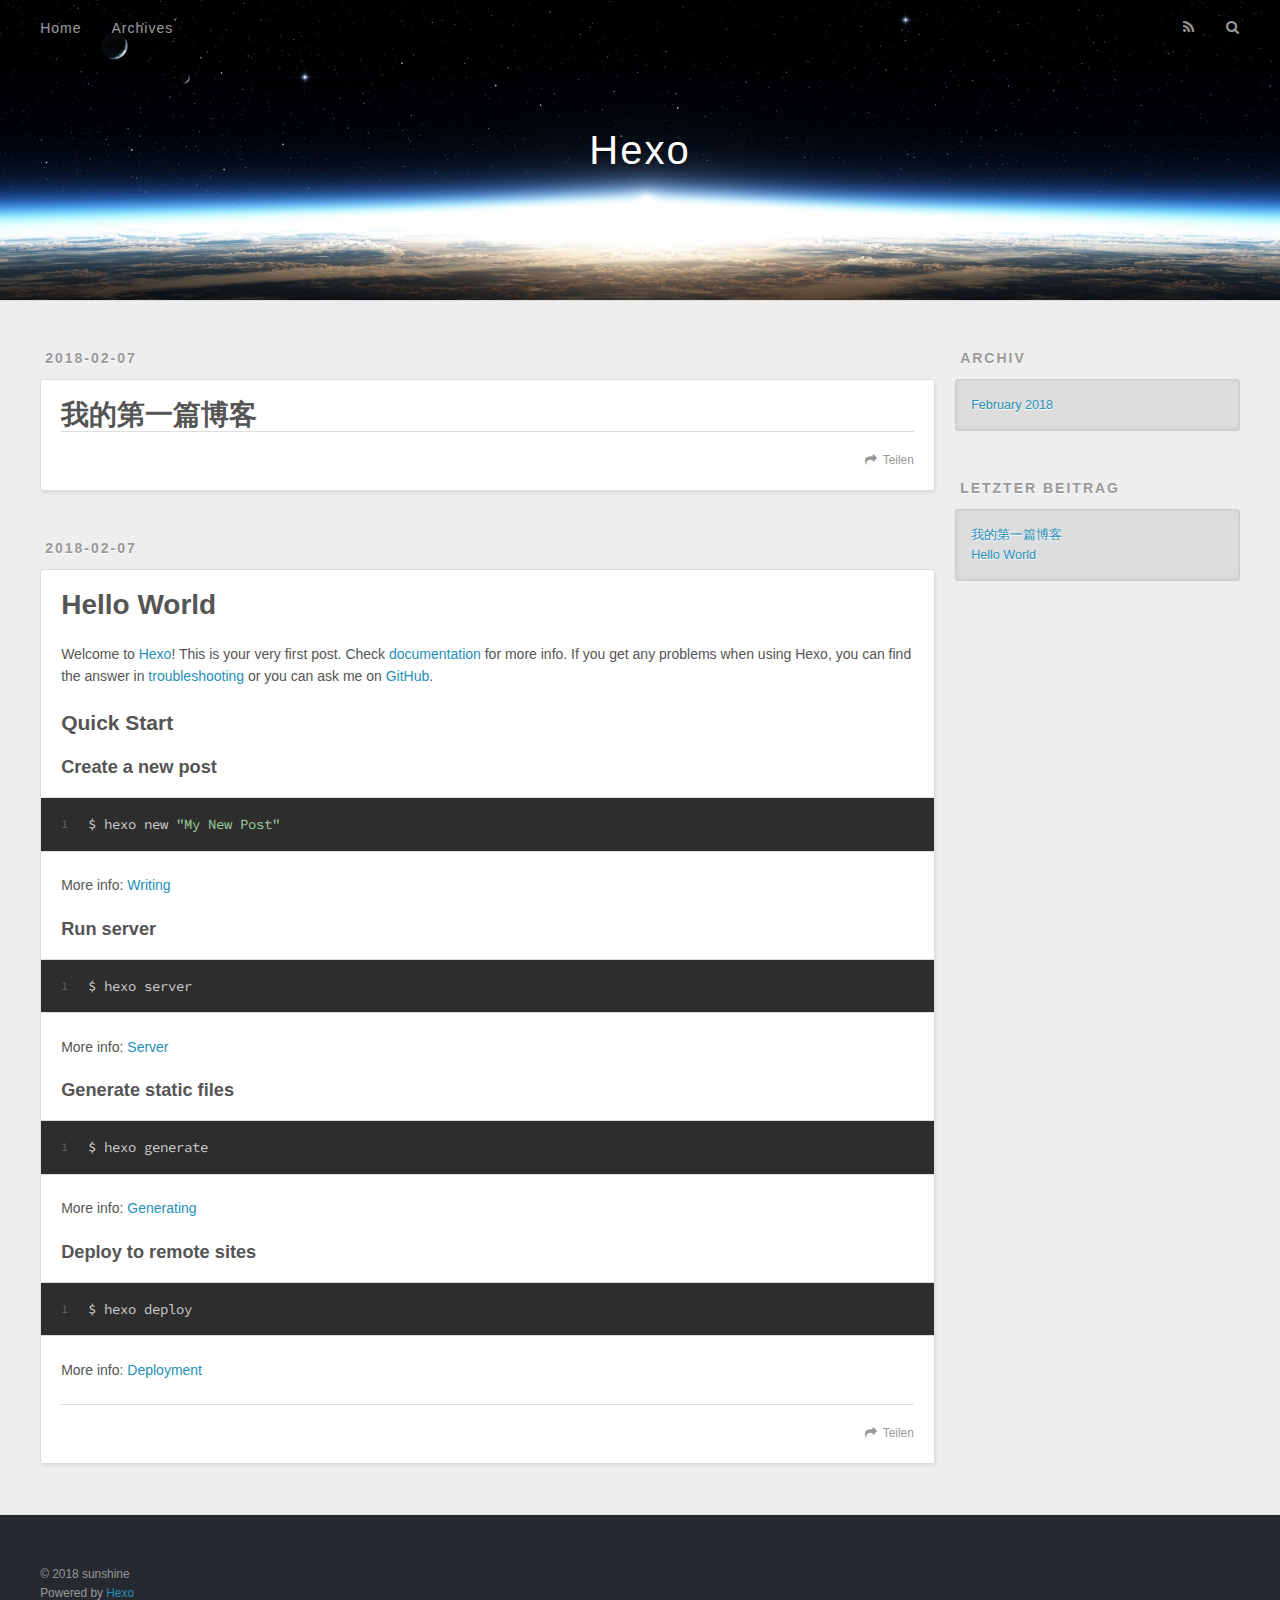
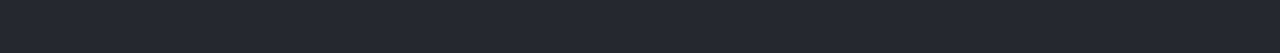
==== index.html @ eb93cf0e "Site updated: 2018-02-07 14:32:53" ====
<!DOCTYPE html>
<html>
<head>
  <meta charset="utf-8">
  

  
  <title>Hexo</title>
  <meta name="viewport" content="width=device-width, initial-scale=1, maximum-scale=1">
  <meta property="og:type" content="website">
<meta property="og:title" content="Hexo">
<meta property="og:url" content="http://yoursite.com/index.html">
<meta property="og:site_name" content="Hexo">
<meta name="twitter:card" content="summary">
<meta name="twitter:title" content="Hexo">
  
    <link rel="alternate" href="/atom.xml" title="Hexo" type="application/atom+xml">
  
  
    <link rel="icon" href="/favicon.png">
  
  
    <link href="//fonts.googleapis.com/css?family=Source+Code+Pro" rel="stylesheet" type="text/css">
  
  <link rel="stylesheet" href="/css/style.css">
</head>

<body>
  <div id="container">
    <div id="wrap">
      <header id="header">
  <div id="banner"></div>
  <div id="header-outer" class="outer">
    <div id="header-title" class="inner">
      <h1 id="logo-wrap">
        <a href="/" id="logo">Hexo</a>
      </h1>
      
    </div>
    <div id="header-inner" class="inner">
      <nav id="main-nav">
        <a id="main-nav-toggle" class="nav-icon"></a>
        
          <a class="main-nav-link" href="/">Home</a>
        
          <a class="main-nav-link" href="/archives">Archives</a>
        
      </nav>
      <nav id="sub-nav">
        
          <a id="nav-rss-link" class="nav-icon" href="/atom.xml" title="RSS Feed"></a>
        
        <a id="nav-search-btn" class="nav-icon" title="Suche"></a>
      </nav>
      <div id="search-form-wrap">
        <form action="//google.com/search" method="get" accept-charset="UTF-8" class="search-form"><input type="search" name="q" class="search-form-input" placeholder="Search"><button type="submit" class="search-form-submit">&#xF002;</button><input type="hidden" name="sitesearch" value="http://yoursite.com"></form>
      </div>
    </div>
  </div>
</header>
      <div class="outer">
        <section id="main">
  
    <article id="post-我的第一篇博客" class="article article-type-post" itemscope itemprop="blogPost">
  <div class="article-meta">
    <a href="/2018/02/07/我的第一篇博客/" class="article-date">
  <time datetime="2018-02-07T06:17:11.000Z" itemprop="datePublished">2018-02-07</time>
</a>
    
  </div>
  <div class="article-inner">
    
    
      <header class="article-header">
        
  
    <h1 itemprop="name">
      <a class="article-title" href="/2018/02/07/我的第一篇博客/">我的第一篇博客</a>
    </h1>
  

      </header>
    
    <div class="article-entry" itemprop="articleBody">
      
        
      
    </div>
    <footer class="article-footer">
      <a data-url="http://yoursite.com/2018/02/07/我的第一篇博客/" data-id="cjdcp3b0a0001kyx3r5l35gqv" class="article-share-link">Teilen</a>
      
      
    </footer>
  </div>
  
</article>


  
    <article id="post-hello-world" class="article article-type-post" itemscope itemprop="blogPost">
  <div class="article-meta">
    <a href="/2018/02/07/hello-world/" class="article-date">
  <time datetime="2018-02-07T06:11:46.000Z" itemprop="datePublished">2018-02-07</time>
</a>
    
  </div>
  <div class="article-inner">
    
    
      <header class="article-header">
        
  
    <h1 itemprop="name">
      <a class="article-title" href="/2018/02/07/hello-world/">Hello World</a>
    </h1>
  

      </header>
    
    <div class="article-entry" itemprop="articleBody">
      
        <p>Welcome to <a href="https://hexo.io/" target="_blank" rel="noopener">Hexo</a>! This is your very first post. Check <a href="https://hexo.io/docs/" target="_blank" rel="noopener">documentation</a> for more info. If you get any problems when using Hexo, you can find the answer in <a href="https://hexo.io/docs/troubleshooting.html" target="_blank" rel="noopener">troubleshooting</a> or you can ask me on <a href="https://github.com/hexojs/hexo/issues" target="_blank" rel="noopener">GitHub</a>.</p>
<h2 id="Quick-Start"><a href="#Quick-Start" class="headerlink" title="Quick Start"></a>Quick Start</h2><h3 id="Create-a-new-post"><a href="#Create-a-new-post" class="headerlink" title="Create a new post"></a>Create a new post</h3><figure class="highlight bash"><table><tr><td class="gutter"><pre><span class="line">1</span><br></pre></td><td class="code"><pre><span class="line">$ hexo new <span class="string">"My New Post"</span></span><br></pre></td></tr></table></figure>
<p>More info: <a href="https://hexo.io/docs/writing.html" target="_blank" rel="noopener">Writing</a></p>
<h3 id="Run-server"><a href="#Run-server" class="headerlink" title="Run server"></a>Run server</h3><figure class="highlight bash"><table><tr><td class="gutter"><pre><span class="line">1</span><br></pre></td><td class="code"><pre><span class="line">$ hexo server</span><br></pre></td></tr></table></figure>
<p>More info: <a href="https://hexo.io/docs/server.html" target="_blank" rel="noopener">Server</a></p>
<h3 id="Generate-static-files"><a href="#Generate-static-files" class="headerlink" title="Generate static files"></a>Generate static files</h3><figure class="highlight bash"><table><tr><td class="gutter"><pre><span class="line">1</span><br></pre></td><td class="code"><pre><span class="line">$ hexo generate</span><br></pre></td></tr></table></figure>
<p>More info: <a href="https://hexo.io/docs/generating.html" target="_blank" rel="noopener">Generating</a></p>
<h3 id="Deploy-to-remote-sites"><a href="#Deploy-to-remote-sites" class="headerlink" title="Deploy to remote sites"></a>Deploy to remote sites</h3><figure class="highlight bash"><table><tr><td class="gutter"><pre><span class="line">1</span><br></pre></td><td class="code"><pre><span class="line">$ hexo deploy</span><br></pre></td></tr></table></figure>
<p>More info: <a href="https://hexo.io/docs/deployment.html" target="_blank" rel="noopener">Deployment</a></p>

      
    </div>
    <footer class="article-footer">
      <a data-url="http://yoursite.com/2018/02/07/hello-world/" data-id="cjdcp3b060000kyx32599vbao" class="article-share-link">Teilen</a>
      
      
    </footer>
  </div>
  
</article>


  


</section>
        
          <aside id="sidebar">
  
    

  
    

  
    
  
    
  <div class="widget-wrap">
    <h3 class="widget-title">Archiv</h3>
    <div class="widget">
      <ul class="archive-list"><li class="archive-list-item"><a class="archive-list-link" href="/archives/2018/02/">February 2018</a></li></ul>
    </div>
  </div>


  
    
  <div class="widget-wrap">
    <h3 class="widget-title">letzter Beitrag</h3>
    <div class="widget">
      <ul>
        
          <li>
            <a href="/2018/02/07/我的第一篇博客/">我的第一篇博客</a>
          </li>
        
          <li>
            <a href="/2018/02/07/hello-world/">Hello World</a>
          </li>
        
      </ul>
    </div>
  </div>

  
</aside>
        
      </div>
      <footer id="footer">
  
  <div class="outer">
    <div id="footer-info" class="inner">
      &copy; 2018 sunshine<br>
      Powered by <a href="http://hexo.io/" target="_blank">Hexo</a>
    </div>
  </div>
</footer>
    </div>
    <nav id="mobile-nav">
  
    <a href="/" class="mobile-nav-link">Home</a>
  
    <a href="/archives" class="mobile-nav-link">Archives</a>
  
</nav>
    

<script src="//ajax.googleapis.com/ajax/libs/jquery/2.0.3/jquery.min.js"></script>


  <link rel="stylesheet" href="/fancybox/jquery.fancybox.css">
  <script src="/fancybox/jquery.fancybox.pack.js"></script>


<script src="/js/script.js"></script>



  </div>
</body>
</html>
---- css/style.css ----
body {
  width: 100%;
}
body:before,
body:after {
  content: "";
  display: table;
}
body:after {
  clear: both;
}
html,
body,
div,
span,
applet,
object,
iframe,
h1,
h2,
h3,
h4,
h5,
h6,
p,
blockquote,
pre,
a,
abbr,
acronym,
address,
big,
cite,
code,
del,
dfn,
em,
img,
ins,
kbd,
q,
s,
samp,
small,
strike,
strong,
sub,
sup,
tt,
var,
dl,
dt,
dd,
ol,
ul,
li,
fieldset,
form,
label,
legend,
table,
caption,
tbody,
tfoot,
thead,
tr,
th,
td {
  margin: 0;
  padding: 0;
  border: 0;
  outline: 0;
  font-weight: inherit;
  font-style: inherit;
  font-family: inherit;
  font-size: 100%;
  vertical-align: baseline;
}
body {
  line-height: 1;
  color: #000;
  background: #fff;
}
ol,
ul {
  list-style: none;
}
table {
  border-collapse: separate;
  border-spacing: 0;
  vertical-align: middle;
}
caption,
th,
td {
  text-align: left;
  font-weight: normal;
  vertical-align: middle;
}
a img {
  border: none;
}
input,
button {
  margin: 0;
  padding: 0;
}
input::-moz-focus-inner,
button::-moz-focus-inner {
  border: 0;
  padding: 0;
}
@font-face {
  font-family: FontAwesome;
  font-style: normal;
  font-weight: normal;
  src: url("fonts/fontawesome-webfont.eot?v=#4.0.3");
  src: url("fonts/fontawesome-webfont.eot?#iefix&v=#4.0.3") format("embedded-opentype"), url("fonts/fontawesome-webfont.woff?v=#4.0.3") format("woff"), url("fonts/fontawesome-webfont.ttf?v=#4.0.3") format("truetype"), url("fonts/fontawesome-webfont.svg#fontawesomeregular?v=#4.0.3") format("svg");
}
html,
body,
#container {
  height: 100%;
}
body {
  background: #eee;
  font: 14px -apple-system, BlinkMacSystemFont, "Segoe UI", "Roboto", "Oxygen", "Ubuntu", "Cantarell", "Fira Sans", "Droid Sans", "Helvetica Neue", sans-serif;
  -webkit-text-size-adjust: 100%;
}
.outer {
  max-width: 1220px;
  margin: 0 auto;
  padding: 0 20px;
}
.outer:before,
.outer:after {
  content: "";
  display: table;
}
.outer:after {
  clear: both;
}
.inner {
  display: inline;
  float: left;
  width: 98.33333333333333%;
  margin: 0 0.833333333333333%;
}
.left,
.alignleft {
  float: left;
}
.right,
.alignright {
  float: right;
}
.clear {
  clear: both;
}
#container {
  position: relative;
}
.mobile-nav-on {
  overflow: hidden;
}
#wrap {
  height: 100%;
  width: 100%;
  position: absolute;
  top: 0;
  left: 0;
  -webkit-transition: 0.2s ease-out;
  -moz-transition: 0.2s ease-out;
  -ms-transition: 0.2s ease-out;
  transition: 0.2s ease-out;
  z-index: 1;
  background: #eee;
}
.mobile-nav-on #wrap {
  left: 280px;
}
@media screen and (min-width: 768px) {
  #main {
    display: inline;
    float: left;
    width: 73.33333333333333%;
    margin: 0 0.833333333333333%;
  }
}
.article-date,
.article-category-link,
.archive-year,
.widget-title {
  text-decoration: none;
  text-transform: uppercase;
  letter-spacing: 2px;
  color: #999;
  margin-bottom: 1em;
  margin-left: 5px;
  line-height: 1em;
  text-shadow: 0 1px #fff;
  font-weight: bold;
}
.article-inner,
.archive-article-inner {
  background: #fff;
  -webkit-box-shadow: 1px 2px 3px #ddd;
  box-shadow: 1px 2px 3px #ddd;
  border: 1px solid #ddd;
  border-radius: 3px;
}
.article-entry h1,
.widget h1 {
  font-size: 2em;
}
.article-entry h2,
.widget h2 {
  font-size: 1.5em;
}
.article-entry h3,
.widget h3 {
  font-size: 1.3em;
}
.article-entry h4,
.widget h4 {
  font-size: 1.2em;
}
.article-entry h5,
.widget h5 {
  font-size: 1em;
}
.article-entry h6,
.widget h6 {
  font-size: 1em;
  color: #999;
}
.article-entry hr,
.widget hr {
  border: 1px dashed #ddd;
}
.article-entry strong,
.widget strong {
  font-weight: bold;
}
.article-entry em,
.widget em,
.article-entry cite,
.widget cite {
  font-style: italic;
}
.article-entry sup,
.widget sup,
.article-entry sub,
.widget sub {
  font-size: 0.75em;
  line-height: 0;
  position: relative;
  vertical-align: baseline;
}
.article-entry sup,
.widget sup {
  top: -0.5em;
}
.article-entry sub,
.widget sub {
  bottom: -0.2em;
}
.article-entry small,
.widget small {
  font-size: 0.85em;
}
.article-entry acronym,
.widget acronym,
.article-entry abbr,
.widget abbr {
  border-bottom: 1px dotted;
}
.article-entry ul,
.widget ul,
.article-entry ol,
.widget ol,
.article-entry dl,
.widget dl {
  margin: 0 20px;
  line-height: 1.6em;
}
.article-entry ul ul,
.widget ul ul,
.article-entry ol ul,
.widget ol ul,
.article-entry ul ol,
.widget ul ol,
.article-entry ol ol,
.widget ol ol {
  margin-top: 0;
  margin-bottom: 0;
}
.article-entry ul,
.widget ul {
  list-style: disc;
}
.article-entry ol,
.widget ol {
  list-style: decimal;
}
.article-entry dt,
.widget dt {
  font-weight: bold;
}
#header {
  height: 300px;
  position: relative;
  border-bottom: 1px solid #ddd;
}
#header:before,
#header:after {
  content: "";
  position: absolute;
  left: 0;
  right: 0;
  height: 40px;
}
#header:before {
  top: 0;
  background: -webkit-linear-gradient(rgba(0,0,0,0.2), transparent);
  background: -moz-linear-gradient(rgba(0,0,0,0.2), transparent);
  background: -ms-linear-gradient(rgba(0,0,0,0.2), transparent);
  background: linear-gradient(rgba(0,0,0,0.2), transparent);
}
#header:after {
  bottom: 0;
  background: -webkit-linear-gradient(transparent, rgba(0,0,0,0.2));
  background: -moz-linear-gradient(transparent, rgba(0,0,0,0.2));
  background: -ms-linear-gradient(transparent, rgba(0,0,0,0.2));
  background: linear-gradient(transparent, rgba(0,0,0,0.2));
}
#header-outer {
  height: 100%;
  position: relative;
}
#header-inner {
  position: relative;
  overflow: hidden;
}
#banner {
  position: absolute;
  top: 0;
  left: 0;
  width: 100%;
  height: 100%;
  background: url("images/banner.jpg") center #000;
  -webkit-background-size: cover;
  -moz-background-size: cover;
  background-size: cover;
  z-index: -1;
}
#header-title {
  text-align: center;
  height: 40px;
  position: absolute;
  top: 50%;
  left: 0;
  margin-top: -20px;
}
#logo,
#subtitle {
  text-decoration: none;
  color: #fff;
  font-weight: 300;
  text-shadow: 0 1px 4px rgba(0,0,0,0.3);
}
#logo {
  font-size: 40px;
  line-height: 40px;
  letter-spacing: 2px;
}
#subtitle {
  font-size: 16px;
  line-height: 16px;
  letter-spacing: 1px;
}
#subtitle-wrap {
  margin-top: 16px;
}
#main-nav {
  float: left;
  margin-left: -15px;
}
.nav-icon,
.main-nav-link {
  float: left;
  color: #fff;
  opacity: 0.6;
  text-decoration: none;
  text-shadow: 0 1px rgba(0,0,0,0.2);
  -webkit-transition: opacity 0.2s;
  -moz-transition: opacity 0.2s;
  -ms-transition: opacity 0.2s;
  transition: opacity 0.2s;
  display: block;
  padding: 20px 15px;
}
.nav-icon:hover,
.main-nav-link:hover {
  opacity: 1;
}
.nav-icon {
  font-family: FontAwesome;
  text-align: center;
  font-size: 14px;
  width: 14px;
  height: 14px;
  padding: 20px 15px;
  position: relative;
  cursor: pointer;
}
.main-nav-link {
  font-weight: 300;
  letter-spacing: 1px;
}
@media screen and (max-width: 479px) {
  .main-nav-link {
    display: none;
  }
}
#main-nav-toggle {
  display: none;
}
#main-nav-toggle:before {
  content: "\f0c9";
}
@media screen and (max-width: 479px) {
  #main-nav-toggle {
    display: block;
  }
}
#sub-nav {
  float: right;
  margin-right: -15px;
}
#nav-rss-link:before {
  content: "\f09e";
}
#nav-search-btn:before {
  content: "\f002";
}
#search-form-wrap {
  position: absolute;
  top: 15px;
  width: 150px;
  height: 30px;
  right: -150px;
  opacity: 0;
  -webkit-transition: 0.2s ease-out;
  -moz-transition: 0.2s ease-out;
  -ms-transition: 0.2s ease-out;
  transition: 0.2s ease-out;
}
#search-form-wrap.on {
  opacity: 1;
  right: 0;
}
@media screen and (max-width: 479px) {
  #search-form-wrap {
    width: 100%;
    right: -100%;
  }
}
.search-form {
  position: absolute;
  top: 0;
  left: 0;
  right: 0;
  background: #fff;
  padding: 5px 15px;
  border-radius: 15px;
  -webkit-box-shadow: 0 0 10px rgba(0,0,0,0.3);
  box-shadow: 0 0 10px rgba(0,0,0,0.3);
}
.search-form-input {
  border: none;
  background: none;
  color: #555;
  width: 100%;
  font: 13px -apple-system, BlinkMacSystemFont, "Segoe UI", "Roboto", "Oxygen", "Ubuntu", "Cantarell", "Fira Sans", "Droid Sans", "Helvetica Neue", sans-serif;
  outline: none;
}
.search-form-input::-webkit-search-results-decoration,
.search-form-input::-webkit-search-cancel-button {
  -webkit-appearance: none;
}
.search-form-submit {
  position: absolute;
  top: 50%;
  right: 10px;
  margin-top: -7px;
  font: 13px FontAwesome;
  border: none;
  background: none;
  color: #bbb;
  cursor: pointer;
}
.search-form-submit:hover,
.search-form-submit:focus {
  color: #777;
}
.article {
  margin: 50px 0;
}
.article-inner {
  overflow: hidden;
}
.article-meta:before,
.article-meta:after {
  content: "";
  display: table;
}
.article-meta:after {
  clear: both;
}
.article-date {
  float: left;
}
.article-category {
  float: left;
  line-height: 1em;
  color: #ccc;
  text-shadow: 0 1px #fff;
  margin-left: 8px;
}
.article-category:before {
  content: "\2022";
}
.article-category-link {
  margin: 0 12px 1em;
}
.article-header {
  padding: 20px 20px 0;
}
.article-title {
  text-decoration: none;
  font-size: 2em;
  font-weight: bold;
  color: #555;
  line-height: 1.1em;
  -webkit-transition: color 0.2s;
  -moz-transition: color 0.2s;
  -ms-transition: color 0.2s;
  transition: color 0.2s;
}
a.article-title:hover {
  color: #258fb8;
}
.article-entry {
  color: #555;
  padding: 0 20px;
}
.article-entry:before,
.article-entry:after {
  content: "";
  display: table;
}
.article-entry:after {
  clear: both;
}
.article-entry p,
.article-entry table {
  line-height: 1.6em;
  margin: 1.6em 0;
}
.article-entry h1,
.article-entry h2,
.article-entry h3,
.article-entry h4,
.article-entry h5,
.article-entry h6 {
  font-weight: bold;
}
.article-entry h1,
.article-entry h2,
.article-entry h3,
.article-entry h4,
.article-entry h5,
.article-entry h6 {
  line-height: 1.1em;
  margin: 1.1em 0;
}
.article-entry a {
  color: #258fb8;
  text-decoration: none;
}
.article-entry a:hover {
  text-decoration: underline;
}
.article-entry ul,
.article-entry ol,
.article-entry dl {
  margin-top: 1.6em;
  margin-bottom: 1.6em;
}
.article-entry img,
.article-entry video {
  max-width: 100%;
  height: auto;
  display: block;
  margin: auto;
}
.article-entry iframe {
  border: none;
}
.article-entry table {
  width: 100%;
  border-collapse: collapse;
  border-spacing: 0;
}
.article-entry th {
  font-weight: bold;
  border-bottom: 3px solid #ddd;
  padding-bottom: 0.5em;
}
.article-entry td {
  border-bottom: 1px solid #ddd;
  padding: 10px 0;
}
.article-entry blockquote {
  font-family: Georgia, "Times New Roman", serif;
  font-size: 1.4em;
  margin: 1.6em 20px;
  text-align: center;
}
.article-entry blockquote footer {
  font-size: 14px;
  margin: 1.6em 0;
  font-family: -apple-system, BlinkMacSystemFont, "Segoe UI", "Roboto", "Oxygen", "Ubuntu", "Cantarell", "Fira Sans", "Droid Sans", "Helvetica Neue", sans-serif;
}
.article-entry blockquote footer cite:before {
  content: "—";
  padding: 0 0.5em;
}
.article-entry .pullquote {
  text-align: left;
  width: 45%;
  margin: 0;
}
.article-entry .pullquote.left {
  margin-left: 0.5em;
  margin-right: 1em;
}
.article-entry .pullquote.right {
  margin-right: 0.5em;
  margin-left: 1em;
}
.article-entry .caption {
  color: #999;
  display: block;
  font-size: 0.9em;
  margin-top: 0.5em;
  position: relative;
  text-align: center;
}
.article-entry .video-container {
  position: relative;
  padding-top: 56.25%;
  height: 0;
  overflow: hidden;
}
.article-entry .video-container iframe,
.article-entry .video-container object,
.article-entry .video-container embed {
  position: absolute;
  top: 0;
  left: 0;
  width: 100%;
  height: 100%;
  margin-top: 0;
}
.article-more-link a {
  display: inline-block;
  line-height: 1em;
  padding: 6px 15px;
  border-radius: 15px;
  background: #eee;
  color: #999;
  text-shadow: 0 1px #fff;
  text-decoration: none;
}
.article-more-link a:hover {
  background: #258fb8;
  color: #fff;
  text-decoration: none;
  text-shadow: 0 1px #1e7293;
}
.article-footer {
  font-size: 0.85em;
  line-height: 1.6em;
  border-top: 1px solid #ddd;
  padding-top: 1.6em;
  margin: 0 20px 20px;
}
.article-footer:before,
.article-footer:after {
  content: "";
  display: table;
}
.article-footer:after {
  clear: both;
}
.article-footer a {
  color: #999;
  text-decoration: none;
}
.article-footer a:hover {
  color: #555;
}
.article-tag-list-item {
  float: left;
  margin-right: 10px;
}
.article-tag-list-link:before {
  content: "#";
}
.article-comment-link {
  float: right;
}
.article-comment-link:before {
  content: "\f075";
  font-family: FontAwesome;
  padding-right: 8px;
}
.article-share-link {
  cursor: pointer;
  float: right;
  margin-left: 20px;
}
.article-share-link:before {
  content: "\f064";
  font-family: FontAwesome;
  padding-right: 6px;
}
#article-nav {
  position: relative;
}
#article-nav:before,
#article-nav:after {
  content: "";
  display: table;
}
#article-nav:after {
  clear: both;
}
@media screen and (min-width: 768px) {
  #article-nav {
    margin: 50px 0;
  }
  #article-nav:before {
    width: 8px;
    height: 8px;
    position: absolute;
    top: 50%;
    left: 50%;
    margin-top: -4px;
    margin-left: -4px;
    content: "";
    border-radius: 50%;
    background: #ddd;
    -webkit-box-shadow: 0 1px 2px #fff;
    box-shadow: 0 1px 2px #fff;
  }
}
.article-nav-link-wrap {
  text-decoration: none;
  text-shadow: 0 1px #fff;
  color: #999;
  -webkit-box-sizing: border-box;
  -moz-box-sizing: border-box;
  box-sizing: border-box;
  margin-top: 50px;
  text-align: center;
  display: block;
}
.article-nav-link-wrap:hover {
  color: #555;
}
@media screen and (min-width: 768px) {
  .article-nav-link-wrap {
    width: 50%;
    margin-top: 0;
  }
}
@media screen and (min-width: 768px) {
  #article-nav-newer {
    float: left;
    text-align: right;
    padding-right: 20px;
  }
}
@media screen and (min-width: 768px) {
  #article-nav-older {
    float: right;
    text-align: left;
    padding-left: 20px;
  }
}
.article-nav-caption {
  text-transform: uppercase;
  letter-spacing: 2px;
  color: #ddd;
  line-height: 1em;
  font-weight: bold;
}
#article-nav-newer .article-nav-caption {
  margin-right: -2px;
}
.article-nav-title {
  font-size: 0.85em;
  line-height: 1.6em;
  margin-top: 0.5em;
}
.article-share-box {
  position: absolute;
  display: none;
  background: #fff;
  -webkit-box-shadow: 1px 2px 10px rgba(0,0,0,0.2);
  box-shadow: 1px 2px 10px rgba(0,0,0,0.2);
  border-radius: 3px;
  margin-left: -145px;
  overflow: hidden;
  z-index: 1;
}
.article-share-box.on {
  display: block;
}
.article-share-input {
  width: 100%;
  background: none;
  -webkit-box-sizing: border-box;
  -moz-box-sizing: border-box;
  box-sizing: border-box;
  font: 14px -apple-system, BlinkMacSystemFont, "Segoe UI", "Roboto", "Oxygen", "Ubuntu", "Cantarell", "Fira Sans", "Droid Sans", "Helvetica Neue", sans-serif;
  padding: 0 15px;
  color: #555;
  outline: none;
  border: 1px solid #ddd;
  border-radius: 3px 3px 0 0;
  height: 36px;
  line-height: 36px;
}
.article-share-links {
  background: #eee;
}
.article-share-links:before,
.article-share-links:after {
  content: "";
  display: table;
}
.article-share-links:after {
  clear: both;
}
.article-share-twitter,
.article-share-facebook,
.article-share-pinterest,
.article-share-google {
  width: 50px;
  height: 36px;
  display: block;
  float: left;
  position: relative;
  color: #999;
  text-shadow: 0 1px #fff;
}
.article-share-twitter:before,
.article-share-facebook:before,
.article-share-pinterest:before,
.article-share-google:before {
  font-size: 20px;
  font-family: FontAwesome;
  width: 20px;
  height: 20px;
  position: absolute;
  top: 50%;
  left: 50%;
  margin-top: -10px;
  margin-left: -10px;
  text-align: center;
}
.article-share-twitter:hover,
.article-share-facebook:hover,
.article-share-pinterest:hover,
.article-share-google:hover {
  color: #fff;
}
.article-share-twitter:before {
  content: "\f099";
}
.article-share-twitter:hover {
  background: #00aced;
  text-shadow: 0 1px #008abe;
}
.article-share-facebook:before {
  content: "\f09a";
}
.article-share-facebook:hover {
  background: #3b5998;
  text-shadow: 0 1px #2f477a;
}
.article-share-pinterest:before {
  content: "\f0d2";
}
.article-share-pinterest:hover {
  background: #cb2027;
  text-shadow: 0 1px #a21a1f;
}
.article-share-google:before {
  content: "\f0d5";
}
.article-share-google:hover {
  background: #dd4b39;
  text-shadow: 0 1px #be3221;
}
.article-gallery {
  background: #000;
  position: relative;
}
.article-gallery-photos {
  position: relative;
  overflow: hidden;
}
.article-gallery-img {
  display: none;
  max-width: 100%;
}
.article-gallery-img:first-child {
  display: block;
}
.article-gallery-img.loaded {
  position: absolute;
  display: block;
}
.article-gallery-img img {
  display: block;
  max-width: 100%;
  margin: 0 auto;
}
#comments {
  background: #fff;
  -webkit-box-shadow: 1px 2px 3px #ddd;
  box-shadow: 1px 2px 3px #ddd;
  padding: 20px;
  border: 1px solid #ddd;
  border-radius: 3px;
  margin: 50px 0;
}
#comments a {
  color: #258fb8;
}
.archives-wrap {
  margin: 50px 0;
}
.archives:before,
.archives:after {
  content: "";
  display: table;
}
.archives:after {
  clear: both;
}
.archive-year-wrap {
  margin-bottom: 1em;
}
.archives {
  -webkit-column-gap: 10px;
  -moz-column-gap: 10px;
  column-gap: 10px;
}
@media screen and (min-width: 480px) and (max-width: 767px) {
  .archives {
    -webkit-column-count: 2;
    -moz-column-count: 2;
    column-count: 2;
  }
}
@media screen and (min-width: 768px) {
  .archives {
    -webkit-column-count: 3;
    -moz-column-count: 3;
    column-count: 3;
  }
}
.archive-article {
  -webkit-column-break-inside: avoid;
  page-break-inside: avoid;
  overflow: hidden;
  break-inside: avoid-column;
}
.archive-article-inner {
  padding: 10px;
  margin-bottom: 15px;
}
.archive-article-title {
  text-decoration: none;
  font-weight: bold;
  color: #555;
  -webkit-transition: color 0.2s;
  -moz-transition: color 0.2s;
  -ms-transition: color 0.2s;
  transition: color 0.2s;
  line-height: 1.6em;
}
.archive-article-title:hover {
  color: #258fb8;
}
.archive-article-footer {
  margin-top: 1em;
}
.archive-article-date {
  color: #999;
  text-decoration: none;
  font-size: 0.85em;
  line-height: 1em;
  margin-bottom: 0.5em;
  display: block;
}
#page-nav {
  margin: 50px auto;
  background: #fff;
  -webkit-box-shadow: 1px 2px 3px #ddd;
  box-shadow: 1px 2px 3px #ddd;
  border: 1px solid #ddd;
  border-radius: 3px;
  text-align: center;
  color: #999;
  overflow: hidden;
}
#page-nav:before,
#page-nav:after {
  content: "";
  display: table;
}
#page-nav:after {
  clear: both;
}
#page-nav a,
#page-nav span {
  padding: 10px 20px;
  line-height: 1;
  height: 2ex;
}
#page-nav a {
  color: #999;
  text-decoration: none;
}
#page-nav a:hover {
  background: #999;
  color: #fff;
}
#page-nav .prev {
  float: left;
}
#page-nav .next {
  float: right;
}
#page-nav .page-number {
  display: inline-block;
}
@media screen and (max-width: 479px) {
  #page-nav .page-number {
    display: none;
  }
}
#page-nav .current {
  color: #555;
  font-weight: bold;
}
#page-nav .space {
  color: #ddd;
}
#footer {
  background: #262a30;
  padding: 50px 0;
  border-top: 1px solid #ddd;
  color: #999;
}
#footer a {
  color: #258fb8;
  text-decoration: none;
}
#footer a:hover {
  text-decoration: underline;
}
#footer-info {
  line-height: 1.6em;
  font-size: 0.85em;
}
.article-entry pre,
.article-entry .highlight {
  background: #2d2d2d;
  margin: 0 -20px;
  padding: 15px 20px;
  border-style: solid;
  border-color: #ddd;
  border-width: 1px 0;
  overflow: auto;
  color: #ccc;
  line-height: 22.400000000000002px;
}
.article-entry .highlight .gutter pre,
.article-entry .gist .gist-file .gist-data .line-numbers {
  color: #666;
  font-size: 0.85em;
}
.article-entry pre,
.article-entry code {
  font-family: "Source Code Pro", Consolas, Monaco, Menlo, Consolas, monospace;
}
.article-entry code {
  background: #eee;
  text-shadow: 0 1px #fff;
  padding: 0 0.3em;
}
.article-entry pre code {
  background: none;
  text-shadow: none;
  padding: 0;
}
.article-entry .highlight pre {
  border: none;
  margin: 0;
  padding: 0;
}
.article-entry .highlight table {
  margin: 0;
  width: auto;
}
.article-entry .highlight td {
  border: none;
  padding: 0;
}
.article-entry .highlight figcaption {
  font-size: 0.85em;
  color: #999;
  line-height: 1em;
  margin-bottom: 1em;
}
.article-entry .highlight figcaption:before,
.article-entry .highlight figcaption:after {
  content: "";
  display: table;
}
.article-entry .highlight figcaption:after {
  clear: both;
}
.article-entry .highlight figcaption a {
  float: right;
}
.article-entry .highlight .gutter pre {
  text-align: right;
  padding-right: 20px;
}
.article-entry .highlight .line {
  height: 22.400000000000002px;
}
.article-entry .highlight .line.marked {
  background: #515151;
}
.article-entry .gist {
  margin: 0 -20px;
  border-style: solid;
  border-color: #ddd;
  border-width: 1px 0;
  background: #2d2d2d;
  padding: 15px 20px 15px 0;
}
.article-entry .gist .gist-file {
  border: none;
  font-family: "Source Code Pro", Consolas, Monaco, Menlo, Consolas, monospace;
  margin: 0;
}
.article-entry .gist .gist-file .gist-data {
  background: none;
  border: none;
}
.article-entry .gist .gist-file .gist-data .line-numbers {
  background: none;
  border: none;
  padding: 0 20px 0 0;
}
.article-entry .gist .gist-file .gist-data .line-data {
  padding: 0 !important;
}
.article-entry .gist .gist-file .highlight {
  margin: 0;
  padding: 0;
  border: none;
}
.article-entry .gist .gist-file .gist-meta {
  background: #2d2d2d;
  color: #999;
  font: 0.85em -apple-system, BlinkMacSystemFont, "Segoe UI", "Roboto", "Oxygen", "Ubuntu", "Cantarell", "Fira Sans", "Droid Sans", "Helvetica Neue", sans-serif;
  text-shadow: 0 0;
  padding: 0;
  margin-top: 1em;
  margin-left: 20px;
}
.article-entry .gist .gist-file .gist-meta a {
  color: #258fb8;
  font-weight: normal;
}
.article-entry .gist .gist-file .gist-meta a:hover {
  text-decoration: underline;
}
pre .comment,
pre .title {
  color: #999;
}
pre .variable,
pre .attribute,
pre .tag,
pre .regexp,
pre .ruby .constant,
pre .xml .tag .title,
pre .xml .pi,
pre .xml .doctype,
pre .html .doctype,
pre .css .id,
pre .css .class,
pre .css .pseudo {
  color: #f2777a;
}
pre .number,
pre .preprocessor,
pre .built_in,
pre .literal,
pre .params,
pre .constant {
  color: #f99157;
}
pre .class,
pre .ruby .class .title,
pre .css .rules .attribute {
  color: #9c9;
}
pre .string,
pre .value,
pre .inheritance,
pre .header,
pre .ruby .symbol,
pre .xml .cdata {
  color: #9c9;
}
pre .css .hexcolor {
  color: #6cc;
}
pre .function,
pre .python .decorator,
pre .python .title,
pre .ruby .function .title,
pre .ruby .title .keyword,
pre .perl .sub,
pre .javascript .title,
pre .coffeescript .title {
  color: #69c;
}
pre .keyword,
pre .javascript .function {
  color: #c9c;
}
@media screen and (max-width: 479px) {
  #mobile-nav {
    position: absolute;
    top: 0;
    left: 0;
    width: 280px;
    height: 100%;
    background: #191919;
    border-right: 1px solid #fff;
  }
}
@media screen and (max-width: 479px) {
  .mobile-nav-link {
    display: block;
    color: #999;
    text-decoration: none;
    padding: 15px 20px;
    font-weight: bold;
  }
  .mobile-nav-link:hover {
    color: #fff;
  }
}
@media screen and (min-width: 768px) {
  #sidebar {
    display: inline;
    float: left;
    width: 23.333333333333332%;
    margin: 0 0.833333333333333%;
  }
}
.widget-wrap {
  margin: 50px 0;
}
.widget {
  color: #777;
  text-shadow: 0 1px #fff;
  background: #ddd;
  -webkit-box-shadow: 0 -1px 4px #ccc inset;
  box-shadow: 0 -1px 4px #ccc inset;
  border: 1px solid #ccc;
  padding: 15px;
  border-radius: 3px;
}
.widget a {
  color: #258fb8;
  text-decoration: none;
}
.widget a:hover {
  text-decoration: underline;
}
.widget ul ul,
.widget ol ul,
.widget dl ul,
.widget ul ol,
.widget ol ol,
.widget dl ol,
.widget ul dl,
.widget ol dl,
.widget dl dl {
  margin-left: 15px;
  list-style: disc;
}
.widget {
  line-height: 1.6em;
  word-wrap: break-word;
  font-size: 0.9em;
}
.widget ul,
.widget ol {
  list-style: none;
  margin: 0;
}
.widget ul ul,
.widget ol ul,
.widget ul ol,
.widget ol ol {
  margin: 0 20px;
}
.widget ul ul,
.widget ol ul {
  list-style: disc;
}
.widget ul ol,
.widget ol ol {
  list-style: decimal;
}
.category-list-count,
.tag-list-count,
.archive-list-count {
  padding-left: 5px;
  color: #999;
  font-size: 0.85em;
}
.category-list-count:before,
.tag-list-count:before,
.archive-list-count:before {
  content: "(";
}
.category-list-count:after,
.tag-list-count:after,
.archive-list-count:after {
  content: ")";
}
.tagcloud a {
  margin-right: 5px;
  display: inline-block;
}
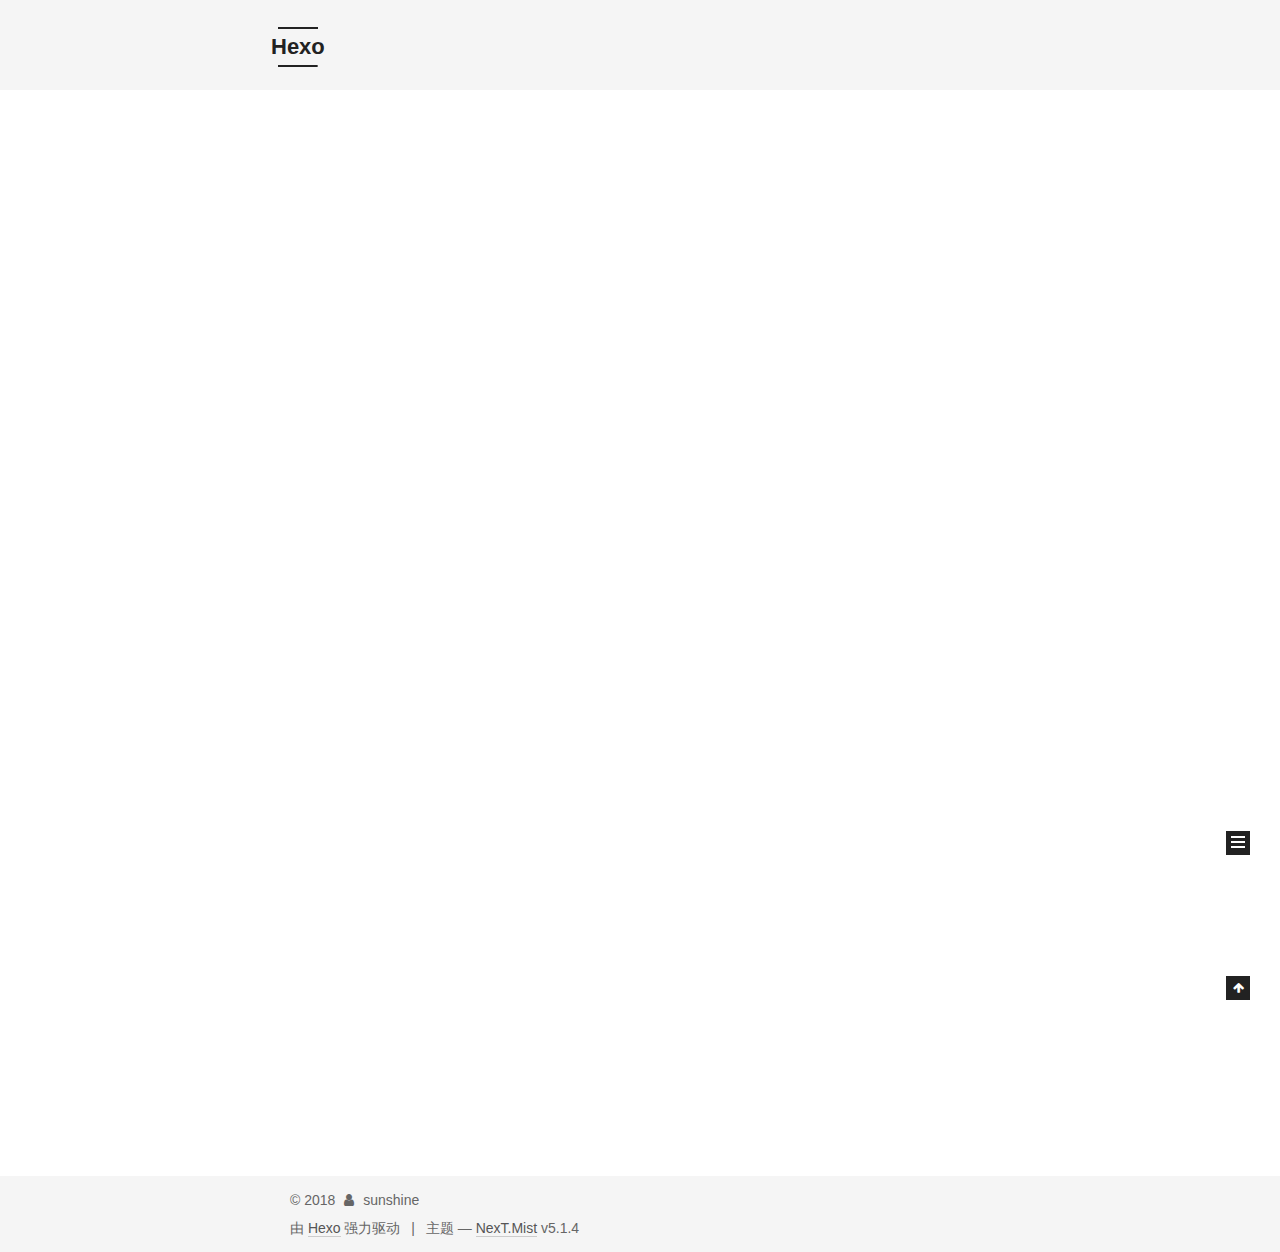
==== commit 03001b62: "Site updated: 2018-02-07 14:53:40" ====
--- a/index.html
+++ b/index.html
@@ -1,125 +1,306 @@
 <!DOCTYPE html>
-<html>
+
+
+
+  
+
+
+<html class="theme-next mist use-motion" lang="zh-Hans">
 <head>
-  <meta charset="utf-8">
-  
-
-  
-  <title>Hexo</title>
-  <meta name="viewport" content="width=device-width, initial-scale=1, maximum-scale=1">
-  <meta property="og:type" content="website">
+  <meta charset="UTF-8"/>
+<meta http-equiv="X-UA-Compatible" content="IE=edge" />
+<meta name="viewport" content="width=device-width, initial-scale=1, maximum-scale=1"/>
+<meta name="theme-color" content="#222">
+
+
+
+
+
+
+
+
+
+<meta http-equiv="Cache-Control" content="no-transform" />
+<meta http-equiv="Cache-Control" content="no-siteapp" />
+
+
+
+
+
+
+
+
+
+
+
+
+
+
+
+
+  
+  
+  <link href="/lib/fancybox/source/jquery.fancybox.css?v=2.1.5" rel="stylesheet" type="text/css" />
+
+
+
+
+
+
+
+<link href="/lib/font-awesome/css/font-awesome.min.css?v=4.6.2" rel="stylesheet" type="text/css" />
+
+<link href="/css/main.css?v=5.1.4" rel="stylesheet" type="text/css" />
+
+
+  <link rel="apple-touch-icon" sizes="180x180" href="/images/apple-touch-icon-next.png?v=5.1.4">
+
+
+  <link rel="icon" type="image/png" sizes="32x32" href="/images/favicon-32x32-next.png?v=5.1.4">
+
+
+  <link rel="icon" type="image/png" sizes="16x16" href="/images/favicon-16x16-next.png?v=5.1.4">
+
+
+  <link rel="mask-icon" href="/images/logo.svg?v=5.1.4" color="#222">
+
+
+
+
+
+  <meta name="keywords" content="Hexo, NexT" />
+
+
+
+
+
+
+
+
+
+
+<meta property="og:type" content="website">
 <meta property="og:title" content="Hexo">
 <meta property="og:url" content="http://yoursite.com/index.html">
 <meta property="og:site_name" content="Hexo">
+<meta property="og:locale" content="zh-Hans">
 <meta name="twitter:card" content="summary">
 <meta name="twitter:title" content="Hexo">
-  
-    <link rel="alternate" href="/atom.xml" title="Hexo" type="application/atom+xml">
-  
-  
-    <link rel="icon" href="/favicon.png">
-  
-  
-    <link href="//fonts.googleapis.com/css?family=Source+Code+Pro" rel="stylesheet" type="text/css">
-  
-  <link rel="stylesheet" href="/css/style.css">
+
+
+
+<script type="text/javascript" id="hexo.configurations">
+  var NexT = window.NexT || {};
+  var CONFIG = {
+    root: '/',
+    scheme: 'Mist',
+    version: '5.1.4',
+    sidebar: {"position":"left","display":"post","offset":12,"b2t":false,"scrollpercent":false,"onmobile":false},
+    fancybox: true,
+    tabs: true,
+    motion: {"enable":true,"async":false,"transition":{"post_block":"fadeIn","post_header":"slideDownIn","post_body":"slideDownIn","coll_header":"slideLeftIn","sidebar":"slideUpIn"}},
+    duoshuo: {
+      userId: '0',
+      author: '博主'
+    },
+    algolia: {
+      applicationID: '',
+      apiKey: '',
+      indexName: '',
+      hits: {"per_page":10},
+      labels: {"input_placeholder":"Search for Posts","hits_empty":"We didn't find any results for the search: ${query}","hits_stats":"${hits} results found in ${time} ms"}
+    }
+  };
+</script>
+
+
+
+  <link rel="canonical" href="http://yoursite.com/"/>
+
+
+
+
+
+  <title>Hexo</title>
+  
+
+
+
+
+
+
+
+
 </head>
 
-<body>
-  <div id="container">
-    <div id="wrap">
-      <header id="header">
-  <div id="banner"></div>
-  <div id="header-outer" class="outer">
-    <div id="header-title" class="inner">
-      <h1 id="logo-wrap">
-        <a href="/" id="logo">Hexo</a>
-      </h1>
-      
+<body itemscope itemtype="http://schema.org/WebPage" lang="zh-Hans">
+
+  
+  
+    
+  
+
+  <div class="container sidebar-position-left 
+  page-home">
+    <div class="headband"></div>
+
+    <header id="header" class="header" itemscope itemtype="http://schema.org/WPHeader">
+      <div class="header-inner"><div class="site-brand-wrapper">
+  <div class="site-meta ">
+    
+
+    <div class="custom-logo-site-title">
+      <a href="/"  class="brand" rel="start">
+        <span class="logo-line-before"><i></i></span>
+        <span class="site-title">Hexo</span>
+        <span class="logo-line-after"><i></i></span>
+      </a>
     </div>
-    <div id="header-inner" class="inner">
-      <nav id="main-nav">
-        <a id="main-nav-toggle" class="nav-icon"></a>
-        
-          <a class="main-nav-link" href="/">Home</a>
-        
-          <a class="main-nav-link" href="/archives">Archives</a>
-        
-      </nav>
-      <nav id="sub-nav">
-        
-          <a id="nav-rss-link" class="nav-icon" href="/atom.xml" title="RSS Feed"></a>
-        
-        <a id="nav-search-btn" class="nav-icon" title="Suche"></a>
-      </nav>
-      <div id="search-form-wrap">
-        <form action="//google.com/search" method="get" accept-charset="UTF-8" class="search-form"><input type="search" name="q" class="search-form-input" placeholder="Search"><button type="submit" class="search-form-submit">&#xF002;</button><input type="hidden" name="sitesearch" value="http://yoursite.com"></form>
-      </div>
-    </div>
+      
+        <p class="site-subtitle"></p>
+      
   </div>
-</header>
-      <div class="outer">
-        <section id="main">
-  
-    <article id="post-我的第一篇博客" class="article article-type-post" itemscope itemprop="blogPost">
-  <div class="article-meta">
-    <a href="/2018/02/07/我的第一篇博客/" class="article-date">
-  <time datetime="2018-02-07T06:17:11.000Z" itemprop="datePublished">2018-02-07</time>
-</a>
-    
+
+  <div class="site-nav-toggle">
+    <button>
+      <span class="btn-bar"></span>
+      <span class="btn-bar"></span>
+      <span class="btn-bar"></span>
+    </button>
   </div>
-  <div class="article-inner">
-    
-    
-      <header class="article-header">
-        
-  
-    <h1 itemprop="name">
-      <a class="article-title" href="/2018/02/07/我的第一篇博客/">我的第一篇博客</a>
-    </h1>
-  
-
+</div>
+
+<nav class="site-nav">
+  
+
+  
+    <ul id="menu" class="menu">
+      
+        
+        <li class="menu-item menu-item-home">
+          <a href="/" rel="section">
+            
+              <i class="menu-item-icon fa fa-fw fa-home"></i> <br />
+            
+            首页
+          </a>
+        </li>
+      
+        
+        <li class="menu-item menu-item-archives">
+          <a href="/archives/" rel="section">
+            
+              <i class="menu-item-icon fa fa-fw fa-archive"></i> <br />
+            
+            归档
+          </a>
+        </li>
+      
+
+      
+    </ul>
+  
+
+  
+</nav>
+
+
+
+ </div>
+    </header>
+
+    <main id="main" class="main">
+      <div class="main-inner">
+        <div class="content-wrap">
+          <div id="content" class="content">
+            
+  <section id="posts" class="posts-expand">
+    
+      
+
+  
+
+  
+  
+  
+
+  <article class="post post-type-normal" itemscope itemtype="http://schema.org/Article">
+  
+  
+  
+  <div class="post-block">
+    <link itemprop="mainEntityOfPage" href="http://yoursite.com/2018/02/07/hello-world/">
+
+    <span hidden itemprop="author" itemscope itemtype="http://schema.org/Person">
+      <meta itemprop="name" content="sunshine">
+      <meta itemprop="description" content="">
+      <meta itemprop="image" content="/images/avatar.gif">
+    </span>
+
+    <span hidden itemprop="publisher" itemscope itemtype="http://schema.org/Organization">
+      <meta itemprop="name" content="Hexo">
+    </span>
+
+    
+      <header class="post-header">
+
+        
+        
+          <h1 class="post-title" itemprop="name headline">
+                
+                <a class="post-title-link" href="/2018/02/07/hello-world/" itemprop="url">Hello World</a></h1>
+        
+
+        <div class="post-meta">
+          <span class="post-time">
+            
+              <span class="post-meta-item-icon">
+                <i class="fa fa-calendar-o"></i>
+              </span>
+              
+                <span class="post-meta-item-text">发表于</span>
+              
+              <time title="创建于" itemprop="dateCreated datePublished" datetime="2018-02-07T14:11:46+08:00">
+                2018-02-07
+              </time>
+            
+
+            
+
+            
+          </span>
+
+          
+
+          
+            
+          
+
+          
+          
+
+          
+
+          
+
+          
+
+        </div>
       </header>
     
-    <div class="article-entry" itemprop="articleBody">
-      
-        
-      
-    </div>
-    <footer class="article-footer">
-      <a data-url="http://yoursite.com/2018/02/07/我的第一篇博客/" data-id="cjdcp3b0a0001kyx3r5l35gqv" class="article-share-link">Teilen</a>
-      
-      
-    </footer>
-  </div>
-  
-</article>
-
-
-  
-    <article id="post-hello-world" class="article article-type-post" itemscope itemprop="blogPost">
-  <div class="article-meta">
-    <a href="/2018/02/07/hello-world/" class="article-date">
-  <time datetime="2018-02-07T06:11:46.000Z" itemprop="datePublished">2018-02-07</time>
-</a>
-    
-  </div>
-  <div class="article-inner">
-    
-    
-      <header class="article-header">
-        
-  
-    <h1 itemprop="name">
-      <a class="article-title" href="/2018/02/07/hello-world/">Hello World</a>
-    </h1>
-  
-
-      </header>
-    
-    <div class="article-entry" itemprop="articleBody">
-      
-        <p>Welcome to <a href="https://hexo.io/" target="_blank" rel="noopener">Hexo</a>! This is your very first post. Check <a href="https://hexo.io/docs/" target="_blank" rel="noopener">documentation</a> for more info. If you get any problems when using Hexo, you can find the answer in <a href="https://hexo.io/docs/troubleshooting.html" target="_blank" rel="noopener">troubleshooting</a> or you can ask me on <a href="https://github.com/hexojs/hexo/issues" target="_blank" rel="noopener">GitHub</a>.</p>
+
+    
+    
+    
+    <div class="post-body" itemprop="articleBody">
+
+      
+      
+
+      
+        
+          
+            <p>Welcome to <a href="https://hexo.io/" target="_blank" rel="noopener">Hexo</a>! This is your very first post. Check <a href="https://hexo.io/docs/" target="_blank" rel="noopener">documentation</a> for more info. If you get any problems when using Hexo, you can find the answer in <a href="https://hexo.io/docs/troubleshooting.html" target="_blank" rel="noopener">troubleshooting</a> or you can ask me on <a href="https://github.com/hexojs/hexo/issues" target="_blank" rel="noopener">GitHub</a>.</p>
 <h2 id="Quick-Start"><a href="#Quick-Start" class="headerlink" title="Quick Start"></a>Quick Start</h2><h3 id="Create-a-new-post"><a href="#Create-a-new-post" class="headerlink" title="Create a new post"></a>Create a new post</h3><figure class="highlight bash"><table><tr><td class="gutter"><pre><span class="line">1</span><br></pre></td><td class="code"><pre><span class="line">$ hexo new <span class="string">"My New Post"</span></span><br></pre></td></tr></table></figure>
 <p>More info: <a href="https://hexo.io/docs/writing.html" target="_blank" rel="noopener">Writing</a></p>
 <h3 id="Run-server"><a href="#Run-server" class="headerlink" title="Run server"></a>Run server</h3><figure class="highlight bash"><table><tr><td class="gutter"><pre><span class="line">1</span><br></pre></td><td class="code"><pre><span class="line">$ hexo server</span><br></pre></td></tr></table></figure>
@@ -129,95 +310,307 @@
 <h3 id="Deploy-to-remote-sites"><a href="#Deploy-to-remote-sites" class="headerlink" title="Deploy to remote sites"></a>Deploy to remote sites</h3><figure class="highlight bash"><table><tr><td class="gutter"><pre><span class="line">1</span><br></pre></td><td class="code"><pre><span class="line">$ hexo deploy</span><br></pre></td></tr></table></figure>
 <p>More info: <a href="https://hexo.io/docs/deployment.html" target="_blank" rel="noopener">Deployment</a></p>
 
+          
+        
       
     </div>
-    <footer class="article-footer">
-      <a data-url="http://yoursite.com/2018/02/07/hello-world/" data-id="cjdcp3b060000kyx32599vbao" class="article-share-link">Teilen</a>
-      
+    
+    
+    
+
+    
+
+    
+
+    
+
+    <footer class="post-footer">
+      
+
+      
+
+      
+
+      
+      
+        <div class="post-eof"></div>
       
     </footer>
   </div>
   
-</article>
-
-
-  
-
-
-</section>
-        
-          <aside id="sidebar">
-  
-    
-
-  
-    
-
-  
-    
-  
-    
-  <div class="widget-wrap">
-    <h3 class="widget-title">Archiv</h3>
-    <div class="widget">
-      <ul class="archive-list"><li class="archive-list-item"><a class="archive-list-link" href="/archives/2018/02/">February 2018</a></li></ul>
+  
+  
+  </article>
+
+
+    
+  </section>
+
+  
+
+
+          </div>
+          
+
+
+          
+
+        </div>
+        
+          
+  
+  <div class="sidebar-toggle">
+    <div class="sidebar-toggle-line-wrap">
+      <span class="sidebar-toggle-line sidebar-toggle-line-first"></span>
+      <span class="sidebar-toggle-line sidebar-toggle-line-middle"></span>
+      <span class="sidebar-toggle-line sidebar-toggle-line-last"></span>
     </div>
   </div>
 
-
-  
-    
-  <div class="widget-wrap">
-    <h3 class="widget-title">letzter Beitrag</h3>
-    <div class="widget">
-      <ul>
-        
-          <li>
-            <a href="/2018/02/07/我的第一篇博客/">我的第一篇博客</a>
-          </li>
-        
-          <li>
-            <a href="/2018/02/07/hello-world/">Hello World</a>
-          </li>
-        
-      </ul>
+  <aside id="sidebar" class="sidebar">
+    
+    <div class="sidebar-inner">
+
+      
+
+      
+
+      <section class="site-overview-wrap sidebar-panel sidebar-panel-active">
+        <div class="site-overview">
+          <div class="site-author motion-element" itemprop="author" itemscope itemtype="http://schema.org/Person">
+            
+              <p class="site-author-name" itemprop="name">sunshine</p>
+              <p class="site-description motion-element" itemprop="description"></p>
+          </div>
+
+          <nav class="site-state motion-element">
+
+            
+              <div class="site-state-item site-state-posts">
+              
+                <a href="/archives/">
+              
+                  <span class="site-state-item-count">1</span>
+                  <span class="site-state-item-name">日志</span>
+                </a>
+              </div>
+            
+
+            
+
+            
+
+          </nav>
+
+          
+
+          
+
+          
+          
+
+          
+          
+
+          
+
+        </div>
+      </section>
+
+      
+
+      
+
     </div>
+  </aside>
+
+
+        
+      </div>
+    </main>
+
+    <footer id="footer" class="footer">
+      <div class="footer-inner">
+        <div class="copyright">&copy; <span itemprop="copyrightYear">2018</span>
+  <span class="with-love">
+    <i class="fa fa-user"></i>
+  </span>
+  <span class="author" itemprop="copyrightHolder">sunshine</span>
+
+  
+</div>
+
+
+  <div class="powered-by">由 <a class="theme-link" target="_blank" href="https://hexo.io">Hexo</a> 强力驱动</div>
+
+
+
+  <span class="post-meta-divider">|</span>
+
+
+
+  <div class="theme-info">主题 &mdash; <a class="theme-link" target="_blank" href="https://github.com/iissnan/hexo-theme-next">NexT.Mist</a> v5.1.4</div>
+
+
+
+
+        
+
+
+
+
+
+
+
+        
+      </div>
+    </footer>
+
+    
+      <div class="back-to-top">
+        <i class="fa fa-arrow-up"></i>
+        
+      </div>
+    
+
+    
+
   </div>
 
   
-</aside>
-        
-      </div>
-      <footer id="footer">
-  
-  <div class="outer">
-    <div id="footer-info" class="inner">
-      &copy; 2018 sunshine<br>
-      Powered by <a href="http://hexo.io/" target="_blank">Hexo</a>
-    </div>
-  </div>
-</footer>
-    </div>
-    <nav id="mobile-nav">
-  
-    <a href="/" class="mobile-nav-link">Home</a>
-  
-    <a href="/archives" class="mobile-nav-link">Archives</a>
-  
-</nav>
-    
-
-<script src="//ajax.googleapis.com/ajax/libs/jquery/2.0.3/jquery.min.js"></script>
-
-
-  <link rel="stylesheet" href="/fancybox/jquery.fancybox.css">
-  <script src="/fancybox/jquery.fancybox.pack.js"></script>
-
-
-<script src="/js/script.js"></script>
-
-
-
-  </div>
+
+<script type="text/javascript">
+  if (Object.prototype.toString.call(window.Promise) !== '[object Function]') {
+    window.Promise = null;
+  }
+</script>
+
+
+
+
+
+
+
+
+
+  
+
+
+
+
+
+
+
+
+
+
+
+
+  
+  
+    <script type="text/javascript" src="/lib/jquery/index.js?v=2.1.3"></script>
+  
+
+  
+  
+    <script type="text/javascript" src="/lib/fastclick/lib/fastclick.min.js?v=1.0.6"></script>
+  
+
+  
+  
+    <script type="text/javascript" src="/lib/jquery_lazyload/jquery.lazyload.js?v=1.9.7"></script>
+  
+
+  
+  
+    <script type="text/javascript" src="/lib/velocity/velocity.min.js?v=1.2.1"></script>
+  
+
+  
+  
+    <script type="text/javascript" src="/lib/velocity/velocity.ui.min.js?v=1.2.1"></script>
+  
+
+  
+  
+    <script type="text/javascript" src="/lib/fancybox/source/jquery.fancybox.pack.js?v=2.1.5"></script>
+  
+
+
+  
+
+
+  <script type="text/javascript" src="/js/src/utils.js?v=5.1.4"></script>
+
+  <script type="text/javascript" src="/js/src/motion.js?v=5.1.4"></script>
+
+
+
+  
+  
+
+  
+
+  
+
+
+  <script type="text/javascript" src="/js/src/bootstrap.js?v=5.1.4"></script>
+
+
+
+  
+
+
+  
+
+
+
+
+	
+
+
+
+
+
+  
+
+
+
+
+
+  
+
+
+
+
+
+
+
+
+
+
+
+
+  
+
+
+
+
+
+  
+
+  
+
+  
+
+  
+  
+
+  
+
+  
+
+  
+
 </body>
-</html>+</html>
--- a/css/main.css
+++ b/css/main.css
@@ -0,0 +1,2906 @@
+/* normalize.css v3.0.2 | MIT License | git.io/normalize */
+html {
+  font-family: sans-serif; /* 1 */
+  -ms-text-size-adjust: 100%; /* 2 */
+  -webkit-text-size-adjust: 100%; /* 2 */
+}
+body {
+  margin: 0;
+}
+article,
+aside,
+details,
+figcaption,
+figure,
+footer,
+header,
+hgroup,
+main,
+menu,
+nav,
+section,
+summary {
+  display: block;
+}
+audio,
+canvas,
+progress,
+video {
+  display: inline-block; /* 1 */
+  vertical-align: baseline; /* 2 */
+}
+audio:not([controls]) {
+  display: none;
+  height: 0;
+}
+[hidden],
+template {
+  display: none;
+}
+a {
+  background-color: transparent;
+}
+a:active,
+a:hover {
+  outline: 0;
+}
+abbr[title] {
+  border-bottom: 1px dotted;
+}
+b,
+strong {
+  font-weight: bold;
+}
+dfn {
+  font-style: italic;
+}
+h1 {
+  font-size: 2em;
+  margin: 0.67em 0;
+}
+mark {
+  background: #ff0;
+  color: #000;
+}
+small {
+  font-size: 80%;
+}
+sub,
+sup {
+  font-size: 75%;
+  line-height: 0;
+  position: relative;
+  vertical-align: baseline;
+}
+sup {
+  top: -0.5em;
+}
+sub {
+  bottom: -0.25em;
+}
+img {
+  border: 0;
+}
+svg:not(:root) {
+  overflow: hidden;
+}
+figure {
+  margin: 1em 40px;
+}
+hr {
+  -moz-box-sizing: content-box;
+  box-sizing: content-box;
+  height: 0;
+}
+pre {
+  overflow: auto;
+}
+code,
+kbd,
+pre,
+samp {
+  font-family: monospace, monospace;
+  font-size: 1em;
+}
+button,
+input,
+optgroup,
+select,
+textarea {
+  color: inherit; /* 1 */
+  font: inherit; /* 2 */
+  margin: 0; /* 3 */
+}
+button {
+  overflow: visible;
+}
+button,
+select {
+  text-transform: none;
+}
+button,
+html input[type="button"],
+input[type="reset"],
+input[type="submit"] {
+  -webkit-appearance: button; /* 2 */
+  cursor: pointer; /* 3 */
+}
+button[disabled],
+html input[disabled] {
+  cursor: default;
+}
+button::-moz-focus-inner,
+input::-moz-focus-inner {
+  border: 0;
+  padding: 0;
+}
+input {
+  line-height: normal;
+}
+input[type="checkbox"],
+input[type="radio"] {
+  box-sizing: border-box; /* 1 */
+  padding: 0; /* 2 */
+}
+input[type="number"]::-webkit-inner-spin-button,
+input[type="number"]::-webkit-outer-spin-button {
+  height: auto;
+}
+input[type="search"] {
+  -webkit-appearance: textfield; /* 1 */
+  -moz-box-sizing: content-box;
+  -webkit-box-sizing: content-box; /* 2 */
+  box-sizing: content-box;
+}
+input[type="search"]::-webkit-search-cancel-button,
+input[type="search"]::-webkit-search-decoration {
+  -webkit-appearance: none;
+}
+fieldset {
+  border: 1px solid #c0c0c0;
+  margin: 0 2px;
+  padding: 0.35em 0.625em 0.75em;
+}
+legend {
+  border: 0; /* 1 */
+  padding: 0; /* 2 */
+}
+textarea {
+  overflow: auto;
+}
+optgroup {
+  font-weight: bold;
+}
+table {
+  border-collapse: collapse;
+  border-spacing: 0;
+}
+td,
+th {
+  padding: 0;
+}
+::selection {
+  background: #262a30;
+  color: #fff;
+}
+body {
+  position: relative;
+  font-family: 'Lato', "PingFang SC", "Microsoft YaHei", sans-serif;
+  font-size: 14px;
+  line-height: 2;
+  color: #555;
+  background: #fff;
+}
+@media (max-width: 767px) {
+  body {
+    padding-right: 0 !important;
+  }
+}
+@media (min-width: 768px) and (max-width: 991px) {
+  body {
+    padding-right: 0 !important;
+  }
+}
+@media (min-width: 1600px) {
+  body {
+    font-size: 16px;
+  }
+}
+h1,
+h2,
+h3,
+h4,
+h5,
+h6 {
+  margin: 0;
+  padding: 0;
+  font-weight: bold;
+  line-height: 1.5;
+  font-family: 'Lato', "PingFang SC", "Microsoft YaHei", sans-serif;
+}
+h2,
+h3,
+h4,
+h5,
+h6 {
+  margin: 20px 0 15px;
+}
+h1 {
+  font-size: 24px;
+}
+@media (max-width: 767px) {
+  h1 {
+    font-size: 20px;
+  }
+}
+h2 {
+  font-size: 22px;
+}
+@media (max-width: 767px) {
+  h2 {
+    font-size: 18px;
+  }
+}
+h3 {
+  font-size: 20px;
+}
+@media (max-width: 767px) {
+  h3 {
+    font-size: 16px;
+  }
+}
+h4 {
+  font-size: 18px;
+}
+@media (max-width: 767px) {
+  h4 {
+    font-size: 14px;
+  }
+}
+h5 {
+  font-size: 16px;
+}
+@media (max-width: 767px) {
+  h5 {
+    font-size: 12px;
+  }
+}
+h6 {
+  font-size: 14px;
+}
+@media (max-width: 767px) {
+  h6 {
+    font-size: 10px;
+  }
+}
+p {
+  margin: 0 0 20px 0;
+}
+a {
+  color: #555;
+  text-decoration: none;
+  outline: none;
+  border-bottom: 1px solid #999;
+  word-wrap: break-word;
+}
+a:hover {
+  color: #222;
+  border-bottom-color: #222;
+}
+blockquote {
+  margin: 0;
+  padding: 0;
+}
+img {
+  display: block;
+  margin: auto;
+  max-width: 100%;
+  height: auto;
+}
+hr {
+  margin: 40px 0;
+  height: 3px;
+  border: none;
+  background-color: #ddd;
+  background-image: repeating-linear-gradient(-45deg, #fff, #fff 4px, transparent 4px, transparent 8px);
+}
+blockquote {
+  padding: 0 15px;
+  color: #666;
+  border-left: 4px solid #ddd;
+}
+blockquote cite::before {
+  content: "-";
+  padding: 0 5px;
+}
+dt {
+  font-weight: 700;
+}
+dd {
+  margin: 0;
+  padding: 0;
+}
+kbd {
+  border: 1px solid #ccc;
+  border-radius: 0.2em;
+  box-shadow: 0.1em 0.1em 0.2em rgba(0,0,0,0.1);
+  background-color: #f9f9f9;
+  font-family: inherit;
+  background-image: -webkit-linear-gradient(top, #eee, #fff, #eee);
+  padding: 0.1em 0.3em;
+  white-space: nowrap;
+}
+.text-left {
+  text-align: left;
+}
+.text-center {
+  text-align: center;
+}
+.text-right {
+  text-align: right;
+}
+.text-justify {
+  text-align: justify;
+}
+.text-nowrap {
+  white-space: nowrap;
+}
+.text-lowercase {
+  text-transform: lowercase;
+}
+.text-uppercase {
+  text-transform: uppercase;
+}
+.text-capitalize {
+  text-transform: capitalize;
+}
+.center-block {
+  display: block;
+  margin-left: auto;
+  margin-right: auto;
+}
+.clearfix:before,
+.clearfix:after {
+  content: " ";
+  display: table;
+}
+.clearfix:after {
+  clear: both;
+}
+.pullquote {
+  width: 45%;
+}
+.pullquote.left {
+  float: left;
+  margin-left: 5px;
+  margin-right: 10px;
+}
+.pullquote.right {
+  float: right;
+  margin-left: 10px;
+  margin-right: 5px;
+}
+.affix.affix.affix {
+  position: fixed;
+}
+.translation {
+  margin-top: -20px;
+  font-size: 14px;
+  color: #999;
+}
+.scrollbar-measure {
+  width: 100px;
+  height: 100px;
+  overflow: scroll;
+  position: absolute;
+  top: -9999px;
+}
+.use-motion .motion-element {
+  opacity: 0;
+}
+table {
+  margin: 20px 0;
+  width: 100%;
+  border-collapse: collapse;
+  border-spacing: 0;
+  border: 1px solid #ddd;
+  font-size: 14px;
+  table-layout: fixed;
+  word-wrap: break-all;
+}
+table>tbody>tr:nth-of-type(odd) {
+  background-color: #f9f9f9;
+}
+table>tbody>tr:hover {
+  background-color: #f5f5f5;
+}
+caption,
+th,
+td {
+  padding: 8px;
+  text-align: left;
+  vertical-align: middle;
+  font-weight: normal;
+}
+th,
+td {
+  border-bottom: 3px solid #ddd;
+  border-right: 1px solid #eee;
+}
+th {
+  padding-bottom: 10px;
+  font-weight: 700;
+}
+td {
+  border-bottom-width: 1px;
+}
+html,
+body {
+  height: 100%;
+}
+.container {
+  position: relative;
+  min-height: 100%;
+}
+.header-inner {
+  margin: 0 auto;
+  padding: 100px 0 70px;
+  width: 700px;
+}
+@media (min-width: 1600px) {
+  .container .header-inner {
+    width: 900px;
+  }
+}
+.main {
+  padding-bottom: 150px;
+}
+.main-inner {
+  margin: 0 auto;
+  width: 700px;
+}
+@media (min-width: 1600px) {
+  .container .main-inner {
+    width: 900px;
+  }
+}
+.footer {
+  position: absolute;
+  left: 0;
+  bottom: 0;
+  width: 100%;
+  min-height: 50px;
+}
+.footer-inner {
+  box-sizing: border-box;
+  margin: 20px auto;
+  width: 700px;
+}
+@media (min-width: 1600px) {
+  .container .footer-inner {
+    width: 900px;
+  }
+}
+pre,
+.highlight {
+  overflow: auto;
+  margin: 20px 0;
+  padding: 0;
+  font-size: 13px;
+  color: #4d4d4c;
+  background: #f7f7f7;
+  line-height: 1.6;
+}
+pre,
+code {
+  font-family: consolas, Menlo, "PingFang SC", "Microsoft YaHei", monospace;
+}
+code {
+  padding: 2px 4px;
+  word-wrap: break-word;
+  color: #555;
+  background: #eee;
+  border-radius: 3px;
+  font-size: 13px;
+}
+pre {
+  padding: 10px;
+}
+pre code {
+  padding: 0;
+  color: #4d4d4c;
+  background: none;
+  text-shadow: none;
+}
+.highlight {
+  border-radius: 1px;
+}
+.highlight pre {
+  border: none;
+  margin: 0;
+  padding: 10px 0;
+}
+.highlight table {
+  margin: 0;
+  width: auto;
+  border: none;
+}
+.highlight td {
+  border: none;
+  padding: 0;
+}
+.highlight figcaption {
+  font-size: 1em;
+  color: #4d4d4c;
+  line-height: 1em;
+  margin-bottom: 1em;
+}
+.highlight figcaption:before,
+.highlight figcaption:after {
+  content: " ";
+  display: table;
+}
+.highlight figcaption:after {
+  clear: both;
+}
+.highlight figcaption a {
+  float: right;
+  color: #4d4d4c;
+}
+.highlight figcaption a:hover {
+  border-bottom-color: #4d4d4c;
+}
+.highlight .gutter pre {
+  padding-left: 10px;
+  padding-right: 10px;
+  color: #869194;
+  text-align: right;
+  background-color: #eff2f3;
+}
+.highlight .code pre {
+  width: 100%;
+  padding-left: 10px;
+  padding-right: 10px;
+  background-color: #f7f7f7;
+}
+.highlight .line {
+  height: 20px;
+}
+.gutter {
+  -webkit-user-select: none;
+  -moz-user-select: none;
+  -ms-user-select: none;
+  user-select: none;
+}
+.gist table {
+  width: auto;
+}
+.gist table td {
+  border: none;
+}
+pre .deletion {
+  background: #fdd;
+}
+pre .addition {
+  background: #dfd;
+}
+pre .meta {
+  color: #8959a8;
+}
+pre .comment {
+  color: #8e908c;
+}
+pre .variable,
+pre .attribute,
+pre .tag,
+pre .regexp,
+pre .ruby .constant,
+pre .xml .tag .title,
+pre .xml .pi,
+pre .xml .doctype,
+pre .html .doctype,
+pre .css .id,
+pre .css .class,
+pre .css .pseudo {
+  color: #c82829;
+}
+pre .number,
+pre .preprocessor,
+pre .built_in,
+pre .literal,
+pre .params,
+pre .constant,
+pre .command {
+  color: #f5871f;
+}
+pre .ruby .class .title,
+pre .css .rules .attribute,
+pre .string,
+pre .value,
+pre .inheritance,
+pre .header,
+pre .ruby .symbol,
+pre .xml .cdata,
+pre .special,
+pre .number,
+pre .formula {
+  color: #718c00;
+}
+pre .title,
+pre .css .hexcolor {
+  color: #3e999f;
+}
+pre .function,
+pre .python .decorator,
+pre .python .title,
+pre .ruby .function .title,
+pre .ruby .title .keyword,
+pre .perl .sub,
+pre .javascript .title,
+pre .coffeescript .title {
+  color: #4271ae;
+}
+pre .keyword,
+pre .javascript .function {
+  color: #8959a8;
+}
+.full-image.full-image.full-image.full-image {
+  border: none;
+  max-width: 100%;
+  width: auto;
+  margin: 20px auto 25px;
+}
+@media (min-width: 992px) {
+  .full-image.full-image.full-image.full-image {
+    max-width: none;
+    width: 110%;
+    margin: 25px -5%;
+  }
+}
+.blockquote-center,
+.page-home .post-type-quote blockquote,
+.page-post-detail .post-type-quote blockquote {
+  position: relative;
+  margin: 40px 0;
+  padding: 0;
+  border-left: none;
+  text-align: center;
+}
+.blockquote-center::before,
+.page-home .post-type-quote blockquote::before,
+.page-post-detail .post-type-quote blockquote::before,
+.blockquote-center::after,
+.page-home .post-type-quote blockquote::after,
+.page-post-detail .post-type-quote blockquote::after {
+  position: absolute;
+  content: ' ';
+  display: block;
+  width: 100%;
+  height: 24px;
+  opacity: 0.2;
+  background-repeat: no-repeat;
+  background-position: 0 -6px;
+  background-size: 22px 22px;
+}
+.blockquote-center::before,
+.page-home .post-type-quote blockquote::before,
+.page-post-detail .post-type-quote blockquote::before {
+  top: -20px;
+  background-image: url("../images/quote-l.svg");
+  border-top: 1px solid #ccc;
+}
+.blockquote-center::after,
+.page-home .post-type-quote blockquote::after,
+.page-post-detail .post-type-quote blockquote::after {
+  bottom: -20px;
+  background-image: url("../images/quote-r.svg");
+  border-bottom: 1px solid #ccc;
+  background-position: 100% 8px;
+}
+.blockquote-center p,
+.page-home .post-type-quote blockquote p,
+.page-post-detail .post-type-quote blockquote p,
+.blockquote-center div,
+.page-home .post-type-quote blockquote div,
+.page-post-detail .post-type-quote blockquote div {
+  text-align: center;
+}
+.post .post-body .group-picture img {
+  box-sizing: border-box;
+  padding: 0 3px;
+  border: none;
+}
+.post .group-picture-row {
+  overflow: hidden;
+  margin-top: 6px;
+}
+.post .group-picture-row:first-child {
+  margin-top: 0;
+}
+.post .group-picture-column {
+  float: left;
+}
+.page-post-detail .post-body .group-picture-column {
+  float: none;
+  margin-top: 10px;
+  width: auto !important;
+}
+.page-post-detail .post-body .group-picture-column img {
+  margin: 0 auto;
+}
+.page-archive .group-picture-container {
+  overflow: hidden;
+}
+.page-archive .group-picture-row {
+  float: left;
+}
+.page-archive .group-picture-row:first-child {
+  margin-top: 6px;
+}
+.page-archive .group-picture-column {
+  max-width: 150px;
+  max-height: 150px;
+}
+.post-body .note {
+  position: relative;
+  padding: 15px;
+  margin-bottom: 20px;
+  border: 1px solid #eee;
+  border-left-width: 5px;
+  border-radius: 3px;
+}
+.post-body .note h2,
+.post-body .note h3,
+.post-body .note h4,
+.post-body .note h5,
+.post-body .note h6 {
+  margin-top: 0;
+  margin-bottom: 0;
+  border-bottom: initial;
+  padding-top: 0 !important;
+}
+.post-body .note p:first-child,
+.post-body .note ul:first-child,
+.post-body .note ol:first-child,
+.post-body .note table:first-child,
+.post-body .note pre:first-child,
+.post-body .note blockquote:first-child {
+  margin-top: 0;
+}
+.post-body .note p:last-child,
+.post-body .note ul:last-child,
+.post-body .note ol:last-child,
+.post-body .note table:last-child,
+.post-body .note pre:last-child,
+.post-body .note blockquote:last-child {
+  margin-bottom: 0;
+}
+.post-body .note.default {
+  border-left-color: #777;
+}
+.post-body .note.default h2,
+.post-body .note.default h3,
+.post-body .note.default h4,
+.post-body .note.default h5,
+.post-body .note.default h6 {
+  color: #777;
+}
+.post-body .note.primary {
+  border-left-color: #6f42c1;
+}
+.post-body .note.primary h2,
+.post-body .note.primary h3,
+.post-body .note.primary h4,
+.post-body .note.primary h5,
+.post-body .note.primary h6 {
+  color: #6f42c1;
+}
+.post-body .note.info {
+  border-left-color: #428bca;
+}
+.post-body .note.info h2,
+.post-body .note.info h3,
+.post-body .note.info h4,
+.post-body .note.info h5,
+.post-body .note.info h6 {
+  color: #428bca;
+}
+.post-body .note.success {
+  border-left-color: #5cb85c;
+}
+.post-body .note.success h2,
+.post-body .note.success h3,
+.post-body .note.success h4,
+.post-body .note.success h5,
+.post-body .note.success h6 {
+  color: #5cb85c;
+}
+.post-body .note.warning {
+  border-left-color: #f0ad4e;
+}
+.post-body .note.warning h2,
+.post-body .note.warning h3,
+.post-body .note.warning h4,
+.post-body .note.warning h5,
+.post-body .note.warning h6 {
+  color: #f0ad4e;
+}
+.post-body .note.danger {
+  border-left-color: #d9534f;
+}
+.post-body .note.danger h2,
+.post-body .note.danger h3,
+.post-body .note.danger h4,
+.post-body .note.danger h5,
+.post-body .note.danger h6 {
+  color: #d9534f;
+}
+.post-body .label {
+  display: inline;
+  padding: 0 2px;
+  white-space: nowrap;
+}
+.post-body .label.default {
+  background-color: #f0f0f0;
+}
+.post-body .label.primary {
+  background-color: #efe6f7;
+}
+.post-body .label.info {
+  background-color: #e5f2f8;
+}
+.post-body .label.success {
+  background-color: #e7f4e9;
+}
+.post-body .label.warning {
+  background-color: #fcf6e1;
+}
+.post-body .label.danger {
+  background-color: #fae8eb;
+}
+.post-body .tabs {
+  position: relative;
+  display: block;
+  margin-bottom: 20px;
+  padding-top: 10px;
+}
+.post-body .tabs ul.nav-tabs {
+  margin: 0;
+  padding: 0;
+  display: flex;
+  margin-bottom: -1px;
+}
+@media (max-width: 413px) {
+  .post-body .tabs ul.nav-tabs {
+    display: block;
+    margin-bottom: 5px;
+  }
+}
+.post-body .tabs ul.nav-tabs li.tab {
+  list-style-type: none !important;
+  margin: 0 0.25em 0 0;
+  border-top: 3px solid transparent;
+  border-left: 1px solid transparent;
+  border-right: 1px solid transparent;
+}
+@media (max-width: 413px) {
+  .post-body .tabs ul.nav-tabs li.tab {
+    margin: initial;
+    border-top: 1px solid transparent;
+    border-left: 3px solid transparent;
+    border-right: 1px solid transparent;
+    border-bottom: 1px solid transparent;
+  }
+}
+.post-body .tabs ul.nav-tabs li.tab a {
+  outline: 0;
+  border-bottom: initial;
+  display: block;
+  line-height: 1.8em;
+  padding: 0.25em 0.75em;
+  transition-duration: 0.2s;
+  transition-timing-function: ease-out;
+  transition-delay: 0s;
+}
+.post-body .tabs ul.nav-tabs li.tab a i {
+  width: 1.285714285714286em;
+}
+.post-body .tabs ul.nav-tabs li.tab.active {
+  border-top: 3px solid #fc6423;
+  border-left: 1px solid #ddd;
+  border-right: 1px solid #ddd;
+  background-color: #fff;
+}
+@media (max-width: 413px) {
+  .post-body .tabs ul.nav-tabs li.tab.active {
+    border-top: 1px solid #ddd;
+    border-left: 3px solid #fc6423;
+    border-right: 1px solid #ddd;
+    border-bottom: 1px solid #ddd;
+  }
+}
+.post-body .tabs ul.nav-tabs li.tab.active a {
+  cursor: default;
+  color: #555;
+}
+.post-body .tabs .tab-content {
+  background-color: #fff;
+}
+.post-body .tabs .tab-content .tab-pane {
+  border: 1px solid #ddd;
+  padding: 20px 20px 0 20px;
+}
+.post-body .tabs .tab-content .tab-pane:not(.active) {
+  display: none !important;
+}
+.post-body .tabs .tab-content .tab-pane.active {
+  display: block !important;
+}
+.btn {
+  display: inline-block;
+  padding: 0 20px;
+  font-size: 14px;
+  color: #555;
+  background: transparent;
+  border: 2px solid #222;
+  text-decoration: none;
+  border-radius: 0;
+  transition-property: background-color;
+  transition-duration: 0.2s;
+  transition-timing-function: ease-in-out;
+  transition-delay: 0s;
+  line-height: 2;
+}
+.btn:hover {
+  border-color: #222;
+  color: #222;
+  background: #fff;
+}
+.btn +.btn {
+  margin: 0 0 8px 8px;
+}
+.btn .fa-fw {
+  width: 1.285714285714286em;
+  text-align: left;
+}
+.btn-bar {
+  display: block;
+  width: 22px;
+  height: 2px;
+  background: #555;
+  border-radius: 1px;
+}
+.btn-bar+.btn-bar {
+  margin-top: 4px;
+}
+.pagination {
+  margin: 120px 0 40px;
+  text-align: center;
+  border-top: 1px solid #eee;
+}
+.page-number-basic,
+.pagination .prev,
+.pagination .next,
+.pagination .page-number,
+.pagination .space {
+  display: inline-block;
+  position: relative;
+  top: -1px;
+  margin: 0 10px;
+  padding: 0 11px;
+}
+@media (max-width: 767px) {
+  .page-number-basic,
+  .pagination .prev,
+  .pagination .next,
+  .pagination .page-number,
+  .pagination .space {
+    margin: 0 5px;
+  }
+}
+.pagination .prev,
+.pagination .next,
+.pagination .page-number {
+  border-bottom: 0;
+  border-top: 1px solid #eee;
+  transition-property: border-color;
+  transition-duration: 0.2s;
+  transition-timing-function: ease-in-out;
+  transition-delay: 0s;
+}
+.pagination .prev:hover,
+.pagination .next:hover,
+.pagination .page-number:hover {
+  border-top-color: #222;
+}
+.pagination .space {
+  padding: 0;
+  margin: 0;
+}
+.pagination .prev {
+  margin-left: 0;
+}
+.pagination .next {
+  margin-right: 0;
+}
+.pagination .page-number.current {
+  color: #fff;
+  background: #ccc;
+  border-top-color: #ccc;
+}
+@media (max-width: 767px) {
+  .pagination {
+    border-top: none;
+  }
+  .pagination .prev,
+  .pagination .next,
+  .pagination .page-number {
+    margin-bottom: 10px;
+    border-top: 0;
+    border-bottom: 1px solid #eee;
+    padding: 0 10px;
+  }
+  .pagination .prev:hover,
+  .pagination .next:hover,
+  .pagination .page-number:hover {
+    border-bottom-color: #222;
+  }
+}
+.comments {
+  margin: 60px 20px 0;
+}
+.tag-cloud {
+  text-align: center;
+}
+.tag-cloud a {
+  display: inline-block;
+  margin: 10px;
+}
+.back-to-top {
+  box-sizing: border-box;
+  position: fixed;
+  bottom: -100px;
+  right: 30px;
+  z-index: 1050;
+  padding: 0 6px;
+  width: 24px;
+  background: #222;
+  font-size: 12px;
+  opacity: 1;
+  color: #fff;
+  cursor: pointer;
+  text-align: center;
+  -webkit-transform: translateZ(0);
+  transition-property: bottom;
+  transition-duration: 0.2s;
+  transition-timing-function: ease-in-out;
+  transition-delay: 0s;
+}
+@media (min-width: 768px) and (max-width: 991px) {
+  .back-to-top {
+    display: none !important;
+  }
+}
+@media (max-width: 767px) {
+  .back-to-top {
+    display: none !important;
+  }
+}
+.back-to-top.back-to-top-on {
+  bottom: 19px;
+}
+.header {
+  background: transparent;
+}
+.header-inner {
+  position: relative;
+}
+.headband {
+  height: 3px;
+  background: #222;
+}
+.site-meta {
+  margin: 0;
+  text-align: left;
+}
+@media (max-width: 767px) {
+  .site-meta {
+    text-align: center;
+  }
+}
+.brand {
+  position: relative;
+  display: inline-block;
+  padding: 0 40px;
+  color: #222;
+  background: #222;
+  border-bottom: none;
+}
+.brand:hover {
+  color: #222;
+}
+.logo {
+  display: inline-block;
+  margin-right: 5px;
+  line-height: 36px;
+  vertical-align: top;
+}
+.site-title {
+  display: inline-block;
+  vertical-align: top;
+  line-height: 36px;
+  font-size: 20px;
+  font-weight: normal;
+  font-family: 'Lato', "PingFang SC", "Microsoft YaHei", sans-serif;
+}
+.site-subtitle {
+  margin-top: 10px;
+  font-size: 13px;
+  color: #999;
+}
+.use-motion .brand {
+  opacity: 0;
+}
+.use-motion .logo,
+.use-motion .site-title,
+.use-motion .site-subtitle {
+  opacity: 0;
+  position: relative;
+  top: -10px;
+}
+.site-nav-toggle {
+  display: none;
+  position: absolute;
+  top: 10px;
+  left: 10px;
+}
+@media (max-width: 767px) {
+  .site-nav-toggle {
+    display: block;
+  }
+}
+.site-nav-toggle button {
+  margin-top: 2px;
+  padding: 9px 10px;
+  background: transparent;
+  border: none;
+}
+@media (max-width: 767px) {
+  .site-nav {
+    display: none;
+    margin: 0 -10px;
+    padding: 0 10px;
+    clear: both;
+    border-top: 1px solid #ddd;
+  }
+}
+@media (min-width: 768px) and (max-width: 991px) {
+  .site-nav {
+    display: block !important;
+  }
+}
+@media (min-width: 992px) {
+  .site-nav {
+    display: block !important;
+  }
+}
+.menu {
+  margin-top: 20px;
+  padding-left: 0;
+  text-align: center;
+}
+.menu .menu-item {
+  display: inline-block;
+  margin: 0 10px;
+  list-style: none;
+}
+@media screen and (max-width: 767px) {
+  .menu .menu-item {
+    margin-top: 10px;
+  }
+}
+.menu .menu-item a {
+  display: block;
+  font-size: 13px;
+  line-height: inherit;
+  border-bottom: 1px solid transparent;
+  transition-property: border-color;
+  transition-duration: 0.2s;
+  transition-timing-function: ease-in-out;
+  transition-delay: 0s;
+}
+.menu .menu-item a:hover {
+  border-bottom-color: #222;
+}
+.menu .menu-item .fa {
+  margin-right: 5px;
+}
+.use-motion .menu-item {
+  opacity: 0;
+}
+.post-body {
+  font-family: 'Lato', "PingFang SC", "Microsoft YaHei", sans-serif;
+}
+@media (max-width: 767px) {
+  .post-body {
+    word-break: break-word;
+  }
+}
+.post-body .fancybox img {
+  display: block !important;
+  margin: 0 auto;
+  cursor: pointer;
+  cursor: zoom-in;
+  cursor: -webkit-zoom-in;
+}
+.post-body .image-caption,
+.post-body .figure .caption {
+  margin: -20px auto 15px;
+  text-align: center;
+  font-size: 14px;
+  color: #999;
+  font-weight: bold;
+  line-height: 1;
+}
+.post-sticky-flag {
+  display: inline-block;
+  font-size: 16px;
+  -ms-transform: rotate(30deg);
+  -webkit-transform: rotate(30deg);
+  -moz-transform: rotate(30deg);
+  -ms-transform: rotate(30deg);
+  -o-transform: rotate(30deg);
+  transform: rotate(30deg);
+}
+.use-motion .post-block,
+.use-motion .pagination,
+.use-motion .comments {
+  opacity: 0;
+}
+.use-motion .post-header {
+  opacity: 0;
+}
+.use-motion .post-body {
+  opacity: 0;
+}
+.use-motion .collection-title {
+  opacity: 0;
+}
+.posts-expand {
+  padding-top: 40px;
+}
+@media (max-width: 767px) {
+  .posts-expand {
+    margin: 0 20px;
+  }
+  .post-body pre .gutter pre {
+    padding-right: 10px;
+  }
+  .post-body .highlight {
+    margin-left: 0px;
+    margin-right: 0px;
+    padding: 0;
+  }
+  .post-body .highlight .gutter pre {
+    padding-right: 10px;
+  }
+}
+@media (min-width: 992px) {
+  .posts-expand .post-body {
+    text-align: justify;
+  }
+}
+.posts-expand .post-body h2,
+.posts-expand .post-body h3,
+.posts-expand .post-body h4,
+.posts-expand .post-body h5,
+.posts-expand .post-body h6 {
+  padding-top: 10px;
+}
+.posts-expand .post-body h2 .header-anchor,
+.posts-expand .post-body h3 .header-anchor,
+.posts-expand .post-body h4 .header-anchor,
+.posts-expand .post-body h5 .header-anchor,
+.posts-expand .post-body h6 .header-anchor {
+  float: right;
+  margin-left: 10px;
+  color: #ccc;
+  border-bottom-style: none;
+  visibility: hidden;
+}
+.posts-expand .post-body h2 .header-anchor:hover,
+.posts-expand .post-body h3 .header-anchor:hover,
+.posts-expand .post-body h4 .header-anchor:hover,
+.posts-expand .post-body h5 .header-anchor:hover,
+.posts-expand .post-body h6 .header-anchor:hover {
+  color: inherit;
+}
+.posts-expand .post-body h2:hover .header-anchor,
+.posts-expand .post-body h3:hover .header-anchor,
+.posts-expand .post-body h4:hover .header-anchor,
+.posts-expand .post-body h5:hover .header-anchor,
+.posts-expand .post-body h6:hover .header-anchor {
+  visibility: visible;
+}
+.posts-expand .post-body ul li {
+  list-style: circle;
+}
+.posts-expand .post-body img {
+  box-sizing: border-box;
+  margin: auto;
+  padding: 3px;
+  border: 1px solid #ddd;
+}
+.posts-expand .post-body .fancybox img {
+  margin: 0 auto 25px;
+}
+@media (max-width: 767px) {
+  .posts-collapse {
+    margin: 0 20px;
+  }
+  .posts-collapse .post-title,
+  .posts-collapse .post-meta {
+    display: block;
+    width: auto;
+    text-align: left;
+  }
+}
+.posts-collapse {
+  position: relative;
+  z-index: 1010;
+  margin-left: 0;
+}
+.posts-collapse::after {
+  content: " ";
+  position: absolute;
+  top: 20px;
+  left: 0;
+  margin-left: -2px;
+  width: 4px;
+  height: 100%;
+  background: #f5f5f5;
+  z-index: -1;
+}
+@media (max-width: 767px) {
+  .posts-collapse {
+    margin: 0 20px;
+  }
+}
+.posts-collapse .collection-title {
+  position: relative;
+  margin: 60px 0;
+}
+.posts-collapse .collection-title h1,
+.posts-collapse .collection-title h2 {
+  margin-left: 20px;
+}
+.posts-collapse .collection-title small {
+  color: #bbb;
+  margin-left: 5px;
+}
+.posts-collapse .collection-title::before {
+  content: " ";
+  position: absolute;
+  left: 0;
+  top: 50%;
+  margin-left: -4px;
+  margin-top: -4px;
+  width: 8px;
+  height: 8px;
+  background: #bbb;
+  border-radius: 50%;
+}
+.posts-collapse .post {
+  margin: 30px 0;
+}
+.posts-collapse .post-header {
+  position: relative;
+  transition-duration: 0.2s;
+  transition-timing-function: ease-in-out;
+  transition-delay: 0s;
+  transition-property: border;
+  border-bottom: 1px dashed #ccc;
+}
+.posts-collapse .post-header::before {
+  content: " ";
+  position: absolute;
+  left: 0;
+  top: 12px;
+  width: 6px;
+  height: 6px;
+  margin-left: -4px;
+  background: #bbb;
+  border-radius: 50%;
+  border: 1px solid #fff;
+  transition-duration: 0.2s;
+  transition-timing-function: ease-in-out;
+  transition-delay: 0s;
+  transition-property: background;
+}
+.posts-collapse .post-header:hover {
+  border-bottom-color: #666;
+}
+.posts-collapse .post-header:hover::before {
+  background: #222;
+}
+.posts-collapse .post-meta {
+  position: absolute;
+  font-size: 12px;
+  left: 20px;
+  top: 5px;
+}
+.posts-collapse .post-comments-count {
+  display: none;
+}
+.posts-collapse .post-title {
+  margin-left: 60px;
+  font-size: 16px;
+  font-weight: normal;
+  line-height: inherit;
+}
+.posts-collapse .post-title::after {
+  margin-left: 3px;
+  opacity: 0.6;
+}
+.posts-collapse .post-title a {
+  color: #666;
+  border-bottom: none;
+}
+.page-home .post-type-quote .post-header,
+.page-post-detail .post-type-quote .post-header,
+.page-home .post-type-quote .post-tags,
+.page-post-detail .post-type-quote .post-tags {
+  display: none;
+}
+.posts-expand .post-title {
+  text-align: center;
+  word-break: break-word;
+  font-weight: 400;
+}
+.posts-expand .post-title-link {
+  display: inline-block;
+  position: relative;
+  color: #555;
+  border-bottom: none;
+  line-height: 1.2;
+  vertical-align: top;
+}
+.posts-expand .post-title-link::before {
+  content: "";
+  position: absolute;
+  width: 100%;
+  height: 2px;
+  bottom: 0;
+  left: 0;
+  background-color: #000;
+  visibility: hidden;
+  -webkit-transform: scaleX(0);
+  -moz-transform: scaleX(0);
+  -ms-transform: scaleX(0);
+  -o-transform: scaleX(0);
+  transform: scaleX(0);
+  transition-duration: 0.2s;
+  transition-timing-function: ease-in-out;
+  transition-delay: 0s;
+}
+.posts-expand .post-title-link:hover::before {
+  visibility: visible;
+  -webkit-transform: scaleX(1);
+  -moz-transform: scaleX(1);
+  -ms-transform: scaleX(1);
+  -o-transform: scaleX(1);
+  transform: scaleX(1);
+}
+.posts-expand .post-title-link .fa {
+  font-size: 16px;
+}
+.posts-expand .post-meta {
+  margin: 3px 0 60px 0;
+  color: #999;
+  font-family: 'Lato', "PingFang SC", "Microsoft YaHei", sans-serif;
+  font-size: 12px;
+  text-align: center;
+}
+.posts-expand .post-meta .post-category-list {
+  display: inline-block;
+  margin: 0;
+  padding: 3px;
+}
+.posts-expand .post-meta .post-category-list-link {
+  color: #999;
+}
+.posts-expand .post-meta .post-description {
+  font-size: 14px;
+  margin-top: 2px;
+}
+.post-meta-divider {
+  margin: 0 0.5em;
+}
+.post-meta-item-icon {
+  margin-right: 3px;
+}
+@media (min-width: 768px) and (max-width: 991px) {
+  .post-meta-item-icon {
+    display: inline-block;
+  }
+}
+@media (max-width: 767px) {
+  .post-meta-item-icon {
+    display: inline-block;
+  }
+}
+@media (min-width: 768px) and (max-width: 991px) {
+  .post-meta-item-text {
+    display: none;
+  }
+}
+@media (max-width: 767px) {
+  .post-meta-item-text {
+    display: none;
+  }
+}
+@media (max-width: 767px) {
+  .posts-expand .post-comments-count {
+    display: none;
+  }
+}
+.post-button {
+  margin-top: 40px;
+}
+.posts-expand .post-tags {
+  margin-top: 40px;
+  text-align: center;
+}
+.posts-expand .post-tags a {
+  display: inline-block;
+  margin-right: 10px;
+  font-size: 13px;
+}
+.post-nav {
+  display: table;
+  margin-top: 15px;
+  width: 100%;
+  border-top: 1px solid #eee;
+}
+.post-nav-divider {
+  display: table-cell;
+  width: 10%;
+}
+.post-nav-item {
+  display: table-cell;
+  padding: 10px 0 0 0;
+  width: 45%;
+  vertical-align: top;
+}
+.post-nav-item a {
+  position: relative;
+  display: block;
+  line-height: 25px;
+  font-size: 14px;
+  color: #555;
+  border-bottom: none;
+}
+.post-nav-item a:hover {
+  color: #222;
+  border-bottom: none;
+}
+.post-nav-item a:active {
+  top: 2px;
+}
+.post-nav-item .fa {
+  position: absolute;
+  top: 8px;
+  left: 0;
+  font-size: 12px;
+}
+.post-nav-next a {
+  padding-left: 15px;
+}
+.post-nav-prev {
+  text-align: right;
+}
+.post-nav-prev a {
+  padding-right: 15px;
+}
+.post-nav-prev .fa {
+  right: 0;
+  left: auto;
+}
+.posts-expand .post-eof {
+  display: block;
+  margin: 80px auto 60px;
+  width: 8%;
+  height: 1px;
+  background: #ccc;
+  text-align: center;
+}
+.post:last-child .post-eof.post-eof.post-eof {
+  display: none;
+}
+.post-gallery {
+  display: table;
+  table-layout: fixed;
+  width: 100%;
+  border-collapse: separate;
+}
+.post-gallery-row {
+  display: table-row;
+}
+.post-gallery .post-gallery-img {
+  display: table-cell;
+  text-align: center;
+  vertical-align: middle;
+  border: none;
+}
+.post-gallery .post-gallery-img img {
+  max-width: 100%;
+  max-height: 100%;
+  border: none;
+}
+.fancybox-close,
+.fancybox-close:hover {
+  border: none;
+}
+.rtl.post-body p,
+.rtl.post-body a,
+.rtl.post-body h1,
+.rtl.post-body h2,
+.rtl.post-body h3,
+.rtl.post-body h4,
+.rtl.post-body h5,
+.rtl.post-body h6,
+.rtl.post-body li,
+.rtl.post-body ul,
+.rtl.post-body ol {
+  direction: rtl;
+  font-family: UKIJ Ekran;
+}
+.rtl.post-title {
+  font-family: UKIJ Ekran;
+}
+.sidebar {
+  position: fixed;
+  right: 0;
+  top: 0;
+  bottom: 0;
+  width: 0;
+  z-index: 1040;
+  box-shadow: inset 0 2px 6px #000;
+  background: #222;
+  -webkit-transform: translateZ(0);
+}
+.sidebar a {
+  color: #999;
+  border-bottom-color: #555;
+}
+.sidebar a:hover {
+  color: #eee;
+}
+@media (min-width: 768px) and (max-width: 991px) {
+  .sidebar {
+    display: none !important;
+  }
+}
+@media (max-width: 767px) {
+  .sidebar {
+    display: none !important;
+  }
+}
+.sidebar-inner {
+  position: relative;
+  padding: 20px 10px;
+  color: #999;
+  text-align: center;
+}
+.site-overview-wrap {
+  overflow: hidden;
+}
+.site-overview {
+  overflow-y: auto;
+  overflow-x: hidden;
+}
+.sidebar-toggle {
+  position: fixed;
+  right: 30px;
+  bottom: 45px;
+  width: 14px;
+  height: 14px;
+  padding: 5px;
+  background: #222;
+  line-height: 0;
+  z-index: 1050;
+  cursor: pointer;
+  -webkit-transform: translateZ(0);
+}
+@media (min-width: 768px) and (max-width: 991px) {
+  .sidebar-toggle {
+    display: none !important;
+  }
+}
+@media (max-width: 767px) {
+  .sidebar-toggle {
+    display: none !important;
+  }
+}
+.sidebar-toggle-line {
+  position: relative;
+  display: inline-block;
+  vertical-align: top;
+  height: 2px;
+  width: 100%;
+  background: #fff;
+  margin-top: 3px;
+}
+.sidebar-toggle-line:first-child {
+  margin-top: 0;
+}
+.site-author-image {
+  display: block;
+  margin: 0 auto;
+  padding: 2px;
+  max-width: 96px;
+  height: auto;
+  border: 2px solid #333;
+}
+.site-author-name {
+  margin: 5px 0 0;
+  text-align: center;
+  color: #f5f5f5;
+  font-weight: normal;
+}
+.site-description {
+  margin-top: 5px;
+  text-align: center;
+  font-size: 14px;
+  color: #999;
+}
+.site-state {
+  overflow: hidden;
+  line-height: 1.4;
+  white-space: nowrap;
+  text-align: center;
+}
+.site-state-item {
+  display: inline-block;
+  padding: 0 15px;
+  border-left: 1px solid #333;
+}
+.site-state-item:first-child {
+  border-left: none;
+}
+.site-state-item a {
+  border-bottom: none;
+}
+.site-state-item-count {
+  display: block;
+  text-align: center;
+  color: inherit;
+  font-weight: 600;
+  font-size: 18px;
+}
+.site-state-item-name {
+  font-size: 13px;
+  color: inherit;
+}
+.feed-link {
+  margin-top: 20px;
+}
+.feed-link a {
+  display: inline-block;
+  padding: 0 15px;
+  color: #fc6423;
+  border: 1px solid #fc6423;
+  border-radius: 4px;
+}
+.feed-link a i {
+  color: #fc6423;
+  font-size: 14px;
+}
+.feed-link a:hover {
+  color: #fff;
+  background: #fc6423;
+}
+.feed-link a:hover i {
+  color: #fff;
+}
+.links-of-author {
+  margin-top: 20px;
+}
+.links-of-author a {
+  display: inline-block;
+  vertical-align: middle;
+  margin-right: 10px;
+  margin-bottom: 10px;
+  border-bottom-color: #555;
+  font-size: 13px;
+}
+.links-of-author a:before {
+  display: inline-block;
+  vertical-align: middle;
+  margin-right: 3px;
+  content: " ";
+  width: 4px;
+  height: 4px;
+  border-radius: 50%;
+  background: #6049bb;
+}
+.links-of-blogroll {
+  font-size: 13px;
+}
+.links-of-blogroll-title {
+  margin-top: 20px;
+  font-size: 14px;
+  font-weight: 600;
+}
+.links-of-blogroll-list {
+  margin: 0;
+  padding: 0;
+  list-style: none;
+}
+.links-of-blogroll-item {
+  padding: 2px 10px;
+}
+.links-of-blogroll-item a {
+  max-width: 280px;
+  box-sizing: border-box;
+  display: inline-block;
+  overflow: hidden;
+  white-space: nowrap;
+  text-overflow: ellipsis;
+}
+.sidebar-nav {
+  margin: 0 0 20px;
+  padding-left: 0;
+}
+.sidebar-nav li {
+  display: inline-block;
+  cursor: pointer;
+  border-bottom: 1px solid transparent;
+  font-size: 14px;
+  color: #555;
+}
+.sidebar-nav li:hover {
+  color: #f5f5f5;
+}
+.page-post-detail .sidebar-nav-toc {
+  padding: 0 5px;
+}
+.page-post-detail .sidebar-nav-overview {
+  margin-left: 10px;
+}
+.sidebar-nav .sidebar-nav-active {
+  color: #87daff;
+  border-bottom-color: #87daff;
+}
+.sidebar-nav .sidebar-nav-active:hover {
+  color: #87daff;
+}
+.sidebar-panel {
+  display: none;
+}
+.sidebar-panel-active {
+  display: block;
+}
+.post-toc-empty {
+  font-size: 14px;
+  color: #666;
+}
+.post-toc-wrap {
+  overflow: hidden;
+}
+.post-toc {
+  overflow: auto;
+}
+.post-toc ol {
+  margin: 0;
+  padding: 0 2px 5px 10px;
+  text-align: left;
+  list-style: none;
+  font-size: 14px;
+}
+.post-toc ol > ol {
+  padding-left: 0;
+}
+.post-toc ol a {
+  transition-duration: 0.2s;
+  transition-timing-function: ease-in-out;
+  transition-delay: 0s;
+  transition-property: all;
+  color: #999;
+  border-bottom-color: #555;
+}
+.post-toc ol a:hover {
+  color: #ccc;
+  border-bottom-color: #ccc;
+}
+.post-toc .nav-item {
+  overflow: hidden;
+  text-overflow: ellipsis;
+  text-align: justify;
+  white-space: nowrap;
+  line-height: 1.8;
+}
+.post-toc .nav .nav-child {
+  display: none;
+}
+.post-toc .nav .active > .nav-child {
+  display: block;
+}
+.post-toc .nav .active-current > .nav-child {
+  display: block;
+}
+.post-toc .nav .active-current > .nav-child > .nav-item {
+  display: block;
+}
+.post-toc .nav .active > a {
+  color: #87daff;
+  border-bottom-color: #87daff;
+}
+.post-toc .nav .active-current > a {
+  color: #87daff;
+}
+.post-toc .nav .active-current > a:hover {
+  color: #87daff;
+}
+.footer {
+  font-size: 14px;
+  color: #999;
+}
+.footer img {
+  border: none;
+}
+.footer-inner {
+  text-align: center;
+}
+.with-love {
+  display: inline-block;
+  margin: 0 5px;
+}
+.powered-by,
+.theme-info {
+  display: inline-block;
+}
+.cc-license {
+  margin-top: 10px;
+  text-align: center;
+}
+.cc-license .cc-opacity {
+  opacity: 0.7;
+  border-bottom: none;
+}
+.cc-license .cc-opacity:hover {
+  opacity: 0.9;
+}
+.cc-license img {
+  display: inline-block;
+}
+.theme-next #ds-thread #ds-reset {
+  color: #555;
+}
+.theme-next #ds-thread #ds-reset .ds-replybox {
+  margin-bottom: 30px;
+}
+.theme-next #ds-thread #ds-reset .ds-replybox .ds-avatar,
+.theme-next #ds-reset .ds-avatar img {
+  box-shadow: none;
+}
+.theme-next #ds-thread #ds-reset .ds-textarea-wrapper {
+  border-color: #c7d4e1;
+  background: none;
+  border-top-right-radius: 3px;
+  border-top-left-radius: 3px;
+}
+.theme-next #ds-thread #ds-reset .ds-textarea-wrapper textarea {
+  height: 60px;
+}
+.theme-next #ds-reset .ds-rounded-top {
+  border-radius: 0;
+}
+.theme-next #ds-thread #ds-reset .ds-post-toolbar {
+  box-sizing: border-box;
+  border: 1px solid #c7d4e1;
+  background: #f6f8fa;
+}
+.theme-next #ds-thread #ds-reset .ds-post-options {
+  height: 40px;
+  border: none;
+  background: none;
+}
+.theme-next #ds-thread #ds-reset .ds-toolbar-buttons {
+  top: 11px;
+}
+.theme-next #ds-thread #ds-reset .ds-sync {
+  top: 5px;
+}
+.theme-next #ds-thread #ds-reset .ds-post-button {
+  top: 4px;
+  right: 5px;
+  width: 90px;
+  height: 30px;
+  border: 1px solid #c5ced7;
+  border-radius: 3px;
+  background-image: linear-gradient(#fbfbfc, #f5f7f9);
+  color: #60676d;
+}
+.theme-next #ds-thread #ds-reset .ds-post-button:hover {
+  background-position: 0 -30px;
+  color: #60676d;
+}
+.theme-next #ds-thread #ds-reset .ds-comments-info {
+  padding: 10px 0;
+}
+.theme-next #ds-thread #ds-reset .ds-sort {
+  display: none;
+}
+.theme-next #ds-thread #ds-reset li.ds-tab a.ds-current {
+  border: none;
+  background: #f6f8fa;
+  color: #60676d;
+}
+.theme-next #ds-thread #ds-reset li.ds-tab a.ds-current:hover {
+  background-color: #e9f0f7;
+  color: #60676d;
+}
+.theme-next #ds-thread #ds-reset li.ds-tab a {
+  border-radius: 2px;
+  padding: 5px;
+}
+.theme-next #ds-thread #ds-reset .ds-login-buttons p {
+  color: #999;
+  line-height: 36px;
+}
+.theme-next #ds-thread #ds-reset .ds-login-buttons .ds-service-list li {
+  height: 28px;
+}
+.theme-next #ds-thread #ds-reset .ds-service-list a {
+  background: none;
+  padding: 5px;
+  border: 1px solid;
+  border-radius: 3px;
+  text-align: center;
+}
+.theme-next #ds-thread #ds-reset .ds-service-list a:hover {
+  color: #fff;
+  background: #666;
+}
+.theme-next #ds-thread #ds-reset .ds-service-list .ds-weibo {
+  color: #fc9b00;
+  border-color: #fc9b00;
+}
+.theme-next #ds-thread #ds-reset .ds-service-list .ds-weibo:hover {
+  background: #fc9b00;
+}
+.theme-next #ds-thread #ds-reset .ds-service-list .ds-qq {
+  color: #60a3ec;
+  border-color: #60a3ec;
+}
+.theme-next #ds-thread #ds-reset .ds-service-list .ds-qq:hover {
+  background: #60a3ec;
+}
+.theme-next #ds-thread #ds-reset .ds-service-list .ds-renren {
+  color: #2e7ac4;
+  border-color: #2e7ac4;
+}
+.theme-next #ds-thread #ds-reset .ds-service-list .ds-renren:hover {
+  background: #2e7ac4;
+}
+.theme-next #ds-thread #ds-reset .ds-service-list .ds-douban {
+  color: #37994c;
+  border-color: #37994c;
+}
+.theme-next #ds-thread #ds-reset .ds-service-list .ds-douban:hover {
+  background: #37994c;
+}
+.theme-next #ds-thread #ds-reset .ds-service-list .ds-kaixin {
+  color: #fef20d;
+  border-color: #fef20d;
+}
+.theme-next #ds-thread #ds-reset .ds-service-list .ds-kaixin:hover {
+  background: #fef20d;
+}
+.theme-next #ds-thread #ds-reset .ds-service-list .ds-netease {
+  color: #f00;
+  border-color: #f00;
+}
+.theme-next #ds-thread #ds-reset .ds-service-list .ds-netease:hover {
+  background: #f00;
+}
+.theme-next #ds-thread #ds-reset .ds-service-list .ds-sohu {
+  color: #ffcb05;
+  border-color: #ffcb05;
+}
+.theme-next #ds-thread #ds-reset .ds-service-list .ds-sohu:hover {
+  background: #ffcb05;
+}
+.theme-next #ds-thread #ds-reset .ds-service-list .ds-baidu {
+  color: #2831e0;
+  border-color: #2831e0;
+}
+.theme-next #ds-thread #ds-reset .ds-service-list .ds-baidu:hover {
+  background: #2831e0;
+}
+.theme-next #ds-thread #ds-reset .ds-service-list .ds-google {
+  color: #166bec;
+  border-color: #166bec;
+}
+.theme-next #ds-thread #ds-reset .ds-service-list .ds-google:hover {
+  background: #166bec;
+}
+.theme-next #ds-thread #ds-reset .ds-service-list .ds-weixin {
+  color: #00ce0d;
+  border-color: #00ce0d;
+}
+.theme-next #ds-thread #ds-reset .ds-service-list .ds-weixin:hover {
+  background: #00ce0d;
+}
+.theme-next #ds-thread #ds-reset .ds-service-list .ds-more-services {
+  border: none;
+}
+.theme-next #ds-thread #ds-reset .ds-service-list .ds-more-services:hover {
+  background: none;
+}
+.theme-next #ds-reset .duoshuo-ua-admin {
+  display: inline-block;
+  color: #f00;
+}
+.theme-next #ds-reset .duoshuo-ua-platform,
+.theme-next #ds-reset .duoshuo-ua-browser {
+  color: #ccc;
+}
+.theme-next #ds-reset .duoshuo-ua-platform .fa,
+.theme-next #ds-reset .duoshuo-ua-browser .fa {
+  display: inline-block;
+  margin-right: 3px;
+}
+.theme-next #ds-reset .duoshuo-ua-separator {
+  display: inline-block;
+  margin-left: 5px;
+}
+.theme-next .this_ua {
+  background-color: #ccc !important;
+  border-radius: 4px;
+  padding: 0 5px !important;
+  margin: 1px 1px !important;
+  border: 1px solid #bbb !important;
+  color: #fff;
+  display: inline-block !important;
+}
+.theme-next .this_ua.admin {
+  background-color: #d9534f !important;
+  border-color: #d9534f !important;
+}
+.theme-next .this_ua.platform.iOS,
+.theme-next .this_ua.platform.Mac,
+.theme-next .this_ua.platform.Windows {
+  background-color: #39b3d7 !important;
+  border-color: #46b8da !important;
+}
+.theme-next .this_ua.platform.Linux {
+  background-color: #3a3a3a !important;
+  border-color: #1f1f1f !important;
+}
+.theme-next .this_ua.platform.Android {
+  background-color: #00c47d !important;
+  border-color: #01b171 !important;
+}
+.theme-next .this_ua.browser.Mobile,
+.theme-next .this_ua.browser.Chrome {
+  background-color: #5cb85c !important;
+  border-color: #4cae4c !important;
+}
+.theme-next .this_ua.browser.Firefox {
+  background-color: #f0ad4e !important;
+  border-color: #eea236 !important;
+}
+.theme-next .this_ua.browser.Maxthon,
+.theme-next .this_ua.browser.IE {
+  background-color: #428bca !important;
+  border-color: #357ebd !important;
+}
+.theme-next .this_ua.browser.baidu,
+.theme-next .this_ua.browser.UCBrowser,
+.theme-next .this_ua.browser.Opera {
+  background-color: #d9534f !important;
+  border-color: #d43f3a !important;
+}
+.theme-next .this_ua.browser.Android,
+.theme-next .this_ua.browser.QQBrowser {
+  background-color: #78ace9 !important;
+  border-color: #4cae4c !important;
+}
+.post-spread {
+  margin-top: 20px;
+  text-align: center;
+}
+.jiathis_style {
+  display: inline-block;
+}
+.jiathis_style a {
+  border: none;
+}
+.fa {
+  font-family: FontAwesome !important;
+}
+.post-spread {
+  margin-top: 20px;
+  text-align: center;
+}
+.bdshare-slide-button-box a {
+  border: none;
+}
+.bdsharebuttonbox {
+  display: inline-block;
+}
+.bdsharebuttonbox a {
+  border: none;
+}
+.local-search-pop-overlay {
+  position: fixed;
+  width: 100%;
+  height: 100%;
+  top: 0;
+  left: 0;
+  z-index: 2080;
+  background-color: rgba(0,0,0,0.3);
+}
+.local-search-popup {
+  display: none;
+  position: fixed;
+  top: 10%;
+  left: 50%;
+  margin-left: -350px;
+  width: 700px;
+  height: 80%;
+  padding: 0;
+  background: #fff;
+  color: #333;
+  z-index: 9999;
+  border-radius: 5px;
+}
+@media (max-width: 767px) {
+  .local-search-popup {
+    padding: 0;
+    top: 0;
+    left: 0;
+    margin: 0;
+    width: 100%;
+    height: 100%;
+    border-radius: 0;
+  }
+}
+.local-search-popup ul.search-result-list {
+  padding: 0;
+  margin: 0 5px;
+}
+.local-search-popup p.search-result {
+  border-bottom: 1px dashed #ccc;
+  padding: 5px 0;
+}
+.local-search-popup a.search-result-title {
+  font-weight: bold;
+  font-size: 16px;
+}
+.local-search-popup .search-keyword {
+  border-bottom: 1px dashed #f00;
+  font-weight: bold;
+  color: #f00;
+}
+.local-search-popup .local-search-header {
+  padding: 5px;
+  height: 36px;
+  background: #f5f5f5;
+  border-top-left-radius: 5px;
+  border-top-right-radius: 5px;
+}
+.local-search-popup #local-search-result {
+  overflow: auto;
+  position: relative;
+  padding: 5px 25px;
+  height: calc(100% - 55px);
+}
+.local-search-popup .local-search-input-wrapper {
+  display: inline-block;
+  width: calc(100% - 90px);
+  height: 36px;
+  line-height: 36px;
+  padding: 0 5px;
+}
+.local-search-popup .local-search-input-wrapper input {
+  padding: 8px 0;
+  height: 20px;
+  display: block;
+  width: 100%;
+  outline: none;
+  border: none;
+  background: transparent;
+  vertical-align: middle;
+}
+.local-search-popup .search-icon,
+.local-search-popup .popup-btn-close {
+  display: inline-block;
+  font-size: 18px;
+  color: #999;
+  height: 36px;
+  width: 18px;
+  padding-left: 10px;
+  padding-right: 10px;
+}
+.local-search-popup .search-icon {
+  float: left;
+}
+.local-search-popup .popup-btn-close {
+  border-left: 1px solid #eee;
+  float: right;
+  cursor: pointer;
+}
+.local-search-popup #no-result {
+  position: absolute;
+  left: 50%;
+  top: 50%;
+  -webkit-transform: translate(-50%, -50%);
+  -webkit-transform: translate(-50%, -50%);
+  -moz-transform: translate(-50%, -50%);
+  -ms-transform: translate(-50%, -50%);
+  -o-transform: translate(-50%, -50%);
+  transform: translate(-50%, -50%);
+  color: #ccc;
+}
+.site-uv,
+.site-pv,
+.page-pv {
+  display: inline-block;
+}
+.site-uv .busuanzi-value,
+.site-pv .busuanzi-value,
+.page-pv .busuanzi-value {
+  margin: 0 5px;
+}
+.site-uv {
+  margin-right: 10px;
+}
+.site-uv::after {
+  content: "|";
+  padding-left: 10px;
+}
+.page-archive .archive-page-counter {
+  position: relative;
+  top: 3px;
+  left: 20px;
+}
+@media (max-width: 767px) {
+  .page-archive .archive-page-counter {
+    top: 5px;
+  }
+}
+.page-archive .posts-collapse .archive-move-on {
+  position: absolute;
+  top: 11px;
+  left: 0;
+  margin-left: -6px;
+  width: 10px;
+  height: 10px;
+  opacity: 0.5;
+  background: #555;
+  border: 1px solid #fff;
+  border-radius: 50%;
+}
+.category-all-page .category-all-title {
+  text-align: center;
+}
+.category-all-page .category-all {
+  margin-top: 20px;
+}
+.category-all-page .category-list {
+  margin: 0;
+  padding: 0;
+  list-style: none;
+}
+.category-all-page .category-list-item {
+  margin: 5px 10px;
+}
+.category-all-page .category-list-count {
+  color: #bbb;
+}
+.category-all-page .category-list-count:before {
+  display: inline;
+  content: " (";
+}
+.category-all-page .category-list-count:after {
+  display: inline;
+  content: ") ";
+}
+.category-all-page .category-list-child {
+  padding-left: 10px;
+}
+#schedule ul#event-list {
+  padding-left: 30px;
+}
+#schedule ul#event-list hr {
+  margin: 20px 0 45px 0 !important;
+  background: #222;
+}
+#schedule ul#event-list hr:after {
+  display: inline-block;
+  content: 'NOW';
+  background: #222;
+  color: #fff;
+  font-weight: bold;
+  text-align: right;
+  padding: 0 5px;
+}
+#schedule ul#event-list li.event {
+  margin: 20px 0px;
+  background: #f9f9f9;
+  padding-left: 10px;
+  min-height: 40px;
+}
+#schedule ul#event-list li.event h2.event-summary {
+  margin: 0;
+  padding-bottom: 3px;
+}
+#schedule ul#event-list li.event h2.event-summary:before {
+  display: inline-block;
+  font-family: FontAwesome;
+  font-size: 8px;
+  content: '\f111';
+  vertical-align: middle;
+  margin-right: 25px;
+  color: #bbb;
+}
+#schedule ul#event-list li.event span.event-relative-time {
+  display: inline-block;
+  font-size: 12px;
+  font-weight: 400;
+  padding-left: 12px;
+  color: #bbb;
+}
+#schedule ul#event-list li.event span.event-details {
+  display: block;
+  color: #bbb;
+  margin-left: 56px;
+  padding-top: 3px;
+  padding-bottom: 6px;
+  text-indent: -24px;
+  line-height: 18px;
+}
+#schedule ul#event-list li.event span.event-details:before {
+  text-indent: 0;
+  display: inline-block;
+  width: 14px;
+  font-family: FontAwesome;
+  text-align: center;
+  margin-right: 9px;
+  color: #bbb;
+}
+#schedule ul#event-list li.event span.event-details.event-location:before {
+  content: '\f041';
+}
+#schedule ul#event-list li.event span.event-details.event-duration:before {
+  content: '\f017';
+}
+#schedule ul#event-list li.event-past {
+  background: #fcfcfc;
+}
+#schedule ul#event-list li.event-past > * {
+  opacity: 0.6;
+}
+#schedule ul#event-list li.event-past h2.event-summary {
+  color: #bbb;
+}
+#schedule ul#event-list li.event-past h2.event-summary:before {
+  color: #dfdfdf;
+}
+#schedule ul#event-list li.event-now {
+  background: #222;
+  color: #fff;
+  padding: 15px 0 15px 10px;
+}
+#schedule ul#event-list li.event-now h2.event-summary:before {
+  -webkit-transform: scale(1.2);
+  -moz-transform: scale(1.2);
+  -ms-transform: scale(1.2);
+  -o-transform: scale(1.2);
+  transform: scale(1.2);
+  color: #fff;
+  animation: dot-flash 1s alternate infinite ease-in-out;
+}
+#schedule ul#event-list li.event-now * {
+  color: #fff !important;
+}
+@-moz-keyframes dot-flash {
+  from {
+    opacity: 1;
+    -webkit-transform: scale(1.1);
+    -moz-transform: scale(1.1);
+    -ms-transform: scale(1.1);
+    -o-transform: scale(1.1);
+    transform: scale(1.1);
+  }
+  to {
+    opacity: 0;
+    -webkit-transform: scale(1);
+    -moz-transform: scale(1);
+    -ms-transform: scale(1);
+    -o-transform: scale(1);
+    transform: scale(1);
+  }
+}
+@-webkit-keyframes dot-flash {
+  from {
+    opacity: 1;
+    -webkit-transform: scale(1.1);
+    -moz-transform: scale(1.1);
+    -ms-transform: scale(1.1);
+    -o-transform: scale(1.1);
+    transform: scale(1.1);
+  }
+  to {
+    opacity: 0;
+    -webkit-transform: scale(1);
+    -moz-transform: scale(1);
+    -ms-transform: scale(1);
+    -o-transform: scale(1);
+    transform: scale(1);
+  }
+}
+@-o-keyframes dot-flash {
+  from {
+    opacity: 1;
+    -webkit-transform: scale(1.1);
+    -moz-transform: scale(1.1);
+    -ms-transform: scale(1.1);
+    -o-transform: scale(1.1);
+    transform: scale(1.1);
+  }
+  to {
+    opacity: 0;
+    -webkit-transform: scale(1);
+    -moz-transform: scale(1);
+    -ms-transform: scale(1);
+    -o-transform: scale(1);
+    transform: scale(1);
+  }
+}
+@keyframes dot-flash {
+  from {
+    opacity: 1;
+    -webkit-transform: scale(1.1);
+    -moz-transform: scale(1.1);
+    -ms-transform: scale(1.1);
+    -o-transform: scale(1.1);
+    transform: scale(1.1);
+  }
+  to {
+    opacity: 0;
+    -webkit-transform: scale(1);
+    -moz-transform: scale(1);
+    -ms-transform: scale(1);
+    -o-transform: scale(1);
+    transform: scale(1);
+  }
+}
+.page-post-detail .sidebar-toggle-line {
+  background: #87daff;
+}
+.page-post-detail .comments {
+  overflow: hidden;
+}
+h1,
+h2,
+h3,
+h4,
+h5,
+h6 {
+  margin: 20px 0 10px;
+}
+p {
+  margin: 0 0 25px 0;
+}
+a {
+  border-bottom-color: #ccc;
+}
+hr {
+  margin: 20px 0;
+  height: 2px;
+}
+.main-inner {
+  margin-top: 80px;
+}
+.header {
+  background: #f5f5f5;
+}
+.header-inner {
+  padding: 25px 0 20px;
+}
+.header-inner:before,
+.header-inner:after {
+  content: " ";
+  display: table;
+}
+.header-inner:after {
+  clear: both;
+}
+@media (max-width: 767px) {
+  .header-inner {
+    width: auto;
+    margin-bottom: 50px;
+    padding: 10px;
+  }
+}
+.site-meta {
+  float: left;
+  margin-left: -20px;
+  line-height: normal;
+}
+@media (max-width: 767px) {
+  .site-meta {
+    margin-left: 10px;
+  }
+}
+.site-meta .brand {
+  padding: 2px 1px;
+  background: none;
+}
+@media (max-width: 767px) {
+  .site-meta .brand {
+    display: block;
+  }
+}
+.site-meta .logo {
+  display: none;
+}
+.site-meta .site-title {
+  font-size: 22px;
+  font-weight: bolder;
+}
+@media (max-width: 767px) {
+  .site-meta .site-title {
+    line-height: 34px;
+  }
+}
+.logo-line-before,
+.logo-line-after {
+  display: block;
+  overflow: hidden;
+  margin: 0 auto;
+  width: 75%;
+}
+@media (max-width: 767px) {
+  .logo-line-before,
+  .logo-line-after {
+    display: none;
+  }
+}
+.logo-line-before i,
+.logo-line-after i {
+  position: relative;
+  display: block;
+  height: 2px;
+  background: #222;
+}
+@media (max-width: 767px) {
+  .logo-line-before i,
+  .logo-line-after i {
+    height: 3px;
+  }
+}
+.use-motion .logo-line-before i {
+  left: -100%;
+}
+.use-motion .logo-line-after i {
+  right: -100%;
+}
+.site-subtitle {
+  display: none;
+}
+.site-nav-toggle {
+  position: static;
+  float: right;
+}
+.menu {
+  float: right;
+  margin: 8px 0 0 0;
+}
+@media (max-width: 767px) {
+  .menu {
+    margin: 20px 0 0 0;
+    padding: 0;
+  }
+}
+.menu br {
+  display: none;
+}
+.menu .menu-item {
+  margin: 0;
+}
+@media (max-width: 767px) {
+  .menu .menu-item {
+    display: block;
+  }
+}
+.menu .menu-item a {
+  padding: 0 10px;
+  background: none;
+  border: none;
+  border-radius: 2px;
+  transition-property: background;
+}
+@media (max-width: 767px) {
+  .menu .menu-item a {
+    text-align: left;
+  }
+}
+.menu .menu-item a:hover {
+  background: #e1e1e1;
+}
+.menu a::before {
+  display: none;
+}
+@media (max-width: 767px) {
+  .menu a::before {
+    display: block;
+  }
+}
+@media (max-width: 767px) {
+  .menu {
+    float: none;
+  }
+}
+.site-search form {
+  display: none;
+}
+.posts-expand {
+  padding-top: 0;
+}
+.posts-expand .post-title,
+.posts-expand .post-meta {
+  text-align: left;
+}
+@media (max-width: 767px) {
+  .posts-expand .post-title,
+  .posts-expand .post-meta {
+    text-align: center;
+  }
+}
+.posts-expand .post-eof {
+  display: none;
+}
+.posts-expand .post {
+  margin-top: 120px;
+}
+.posts-expand .post:first-child {
+  margin-top: 0;
+}
+.posts-expand .post-meta {
+  margin-top: 5px;
+  margin-bottom: 20px;
+}
+.posts-expand .post-title {
+  position: relative;
+  font-size: 26px;
+  font-weight: 400;
+}
+@media (max-width: 767px) {
+  .posts-expand .post-title {
+    font-size: 22px;
+  }
+}
+@media (min-width: 1600px) {
+  .posts-expand .post-title {
+    font-size: 26px;
+  }
+}
+.posts-expand .post-title:hover:before {
+  background: #222;
+}
+@media (max-width: 767px) {
+  .posts-expand .post-body {
+    font-size: 12px;
+  }
+}
+.posts-expand .post-body img {
+  margin: 0;
+}
+.posts-expand .post-tags {
+  text-align: left;
+}
+.posts-expand .post-tags a {
+  padding: 1px 5px;
+  background: #f5f5f5;
+  border-bottom: none;
+}
+.posts-expand .post-tags a:hover {
+  background: #ccc;
+}
+.posts-expand .post-nav {
+  margin-top: 40px;
+}
+.post-button {
+  margin-top: 20px;
+  text-align: left;
+}
+.post-button a {
+  padding: 0;
+  font-size: 14px;
+  background: none;
+  border: none;
+  border-bottom: 2px solid #666;
+  transition-property: border;
+}
+@media (max-width: 767px) {
+  .post-button a {
+    font-size: 12px;
+  }
+}
+@media (min-width: 1600px) {
+  .post-button a {
+    font-size: 16px;
+  }
+}
+.post-button a:hover {
+  border-bottom-color: #222;
+}
+.links-of-blogroll-inline .links-of-blogroll-item {
+  display: inline-block;
+}
+.btn {
+  padding: 0 10px;
+  border-width: 2px;
+  border-radius: 0;
+}
+.headband {
+  display: none;
+}
+.site-search {
+  position: relative;
+  float: right;
+  margin-top: 5px;
+  padding-top: 3px;
+}
+@media (max-width: 767px) {
+  .site-search {
+    float: none;
+    padding: 0 10px;
+  }
+}
+@media (max-width: 767px) {
+  .container .main-inner {
+    width: auto;
+  }
+}
+.page-post-detail .post-title,
+.page-post-detail .post-meta {
+  text-align: center;
+}
+.page-post-detail .post-title:before {
+  display: none;
+}
+.page-post-detail .post-meta {
+  margin-bottom: 60px;
+}
+.pagination {
+  margin: 120px 0 0;
+  text-align: left;
+}
+@media (max-width: 767px) {
+  .pagination {
+    margin: 80px 10px 0;
+    text-align: center;
+  }
+}
+.footer {
+  margin-top: 80px;
+  padding: 10px 0;
+  background: #f5f5f5;
+  color: #666;
+}
+.footer-inner {
+  margin: 0 auto;
+  text-align: left;
+}
+@media (max-width: 767px) {
+  .footer-inner {
+    width: auto;
+    text-align: center;
+  }
+}
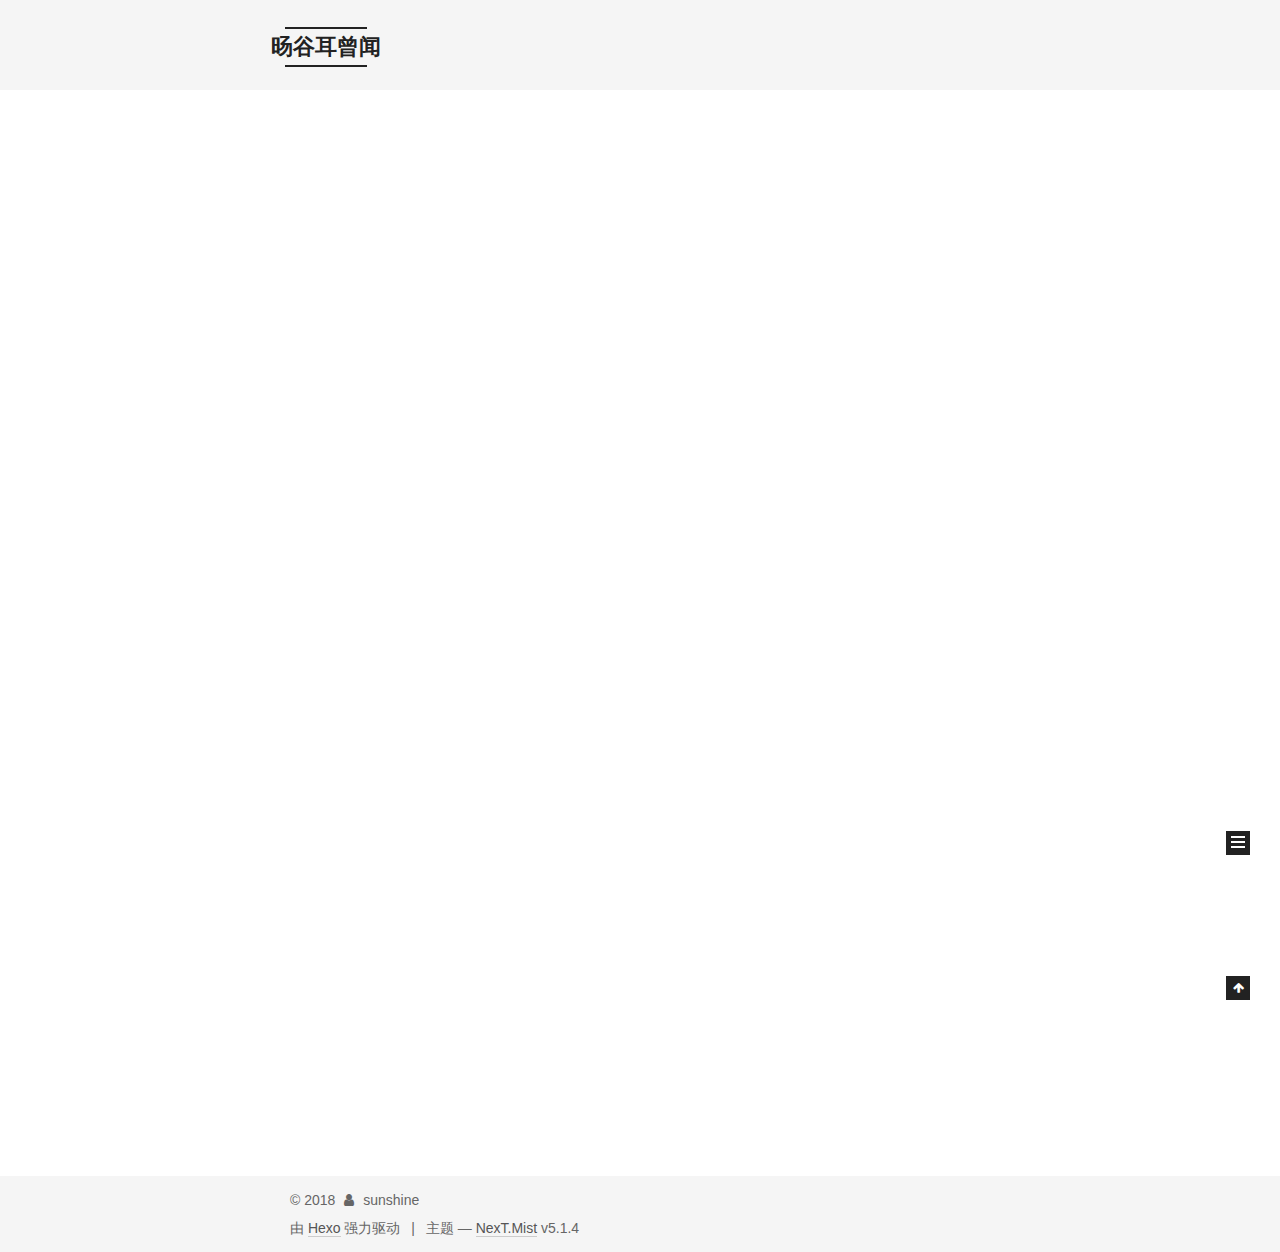
==== commit 36368fe2: "Site updated: 2018-02-07 15:02:48" ====
--- a/index.html
+++ b/index.html
@@ -80,12 +80,12 @@
 
 
 <meta property="og:type" content="website">
-<meta property="og:title" content="Hexo">
+<meta property="og:title" content="旸谷耳曾闻">
 <meta property="og:url" content="http://yoursite.com/index.html">
-<meta property="og:site_name" content="Hexo">
+<meta property="og:site_name" content="旸谷耳曾闻">
 <meta property="og:locale" content="zh-Hans">
 <meta name="twitter:card" content="summary">
-<meta name="twitter:title" content="Hexo">
+<meta name="twitter:title" content="旸谷耳曾闻">
 
 
 
@@ -121,7 +121,7 @@
 
 
 
-  <title>Hexo</title>
+  <title>旸谷耳曾闻</title>
   
 
 
@@ -152,7 +152,7 @@
     <div class="custom-logo-site-title">
       <a href="/"  class="brand" rel="start">
         <span class="logo-line-before"><i></i></span>
-        <span class="site-title">Hexo</span>
+        <span class="site-title">旸谷耳曾闻</span>
         <span class="logo-line-after"><i></i></span>
       </a>
     </div>
@@ -238,7 +238,7 @@
     </span>
 
     <span hidden itemprop="publisher" itemscope itemtype="http://schema.org/Organization">
-      <meta itemprop="name" content="Hexo">
+      <meta itemprop="name" content="旸谷耳曾闻">
     </span>
 
     
--- a/css/main.css
+++ b/css/main.css
@@ -1822,7 +1822,7 @@
   width: 4px;
   height: 4px;
   border-radius: 50%;
-  background: #6049bb;
+  background: #5ed2b9;
 }
 .links-of-blogroll {
   font-size: 13px;
